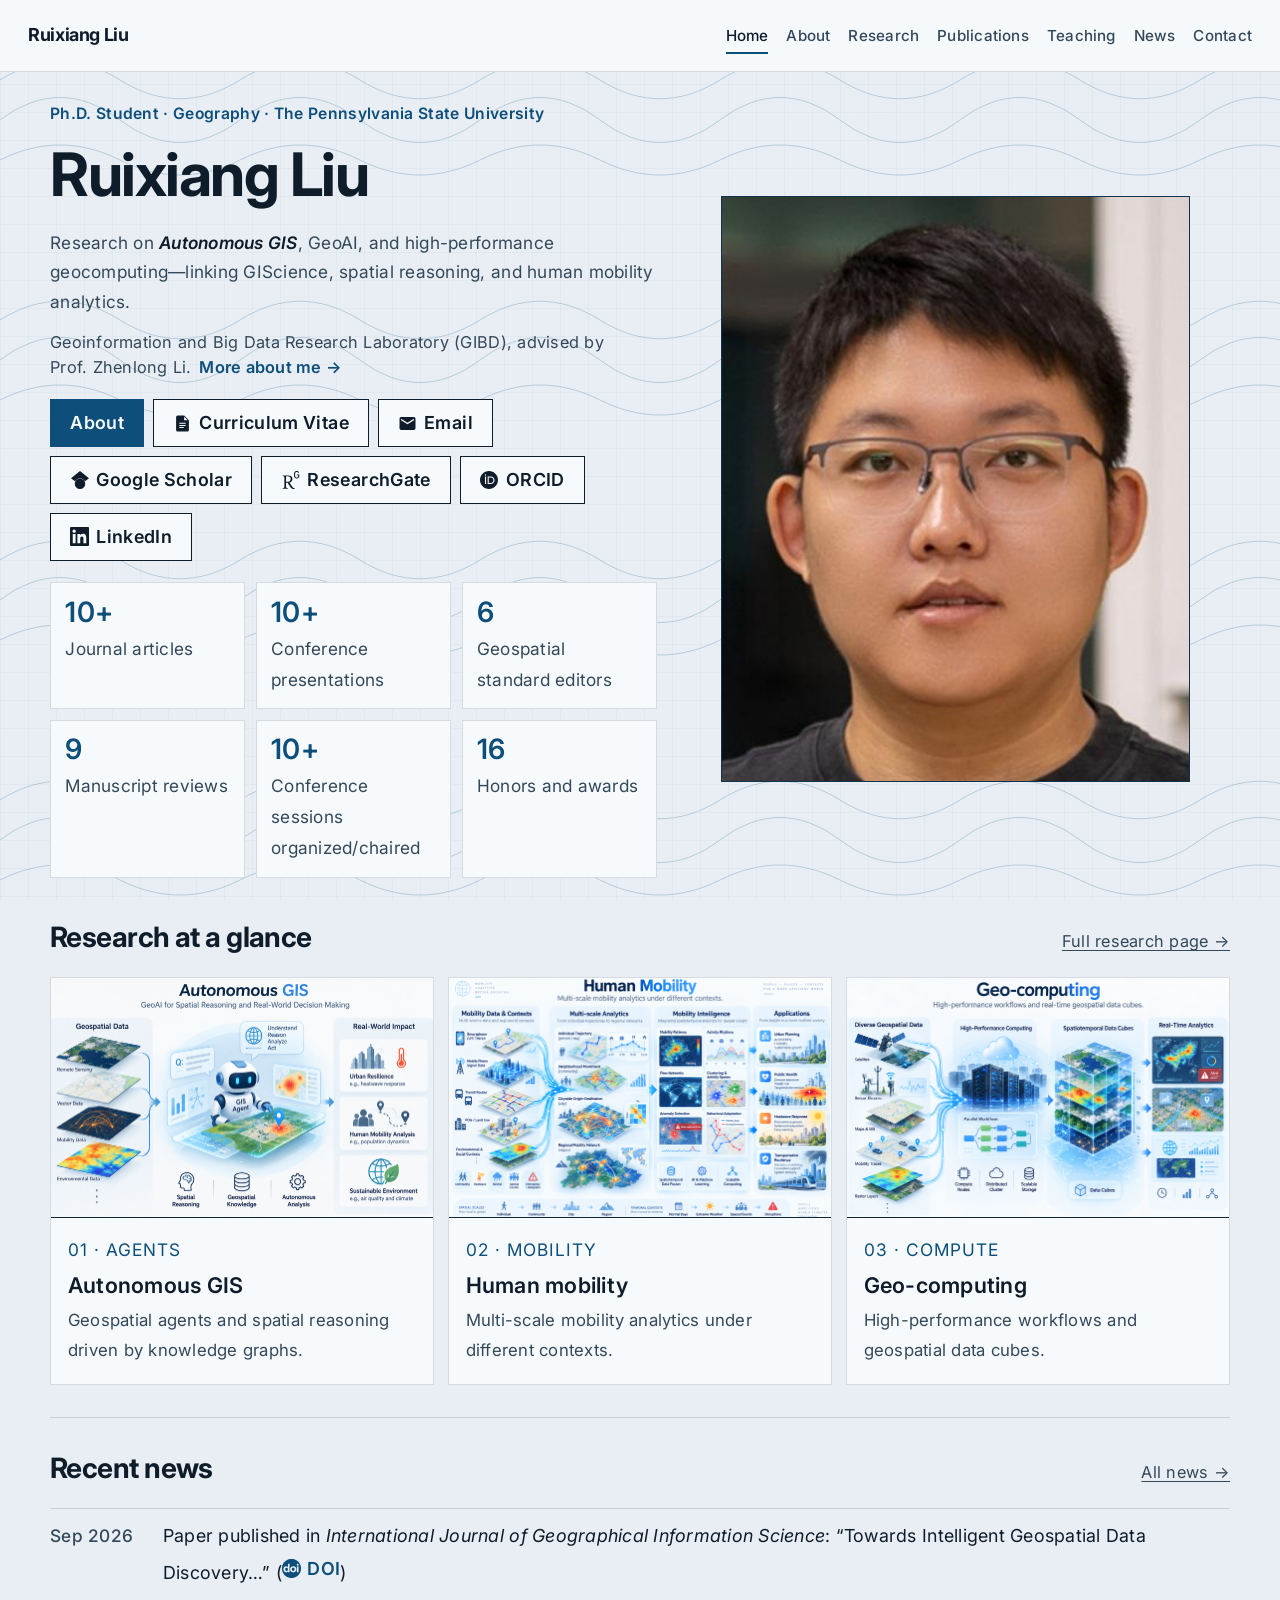
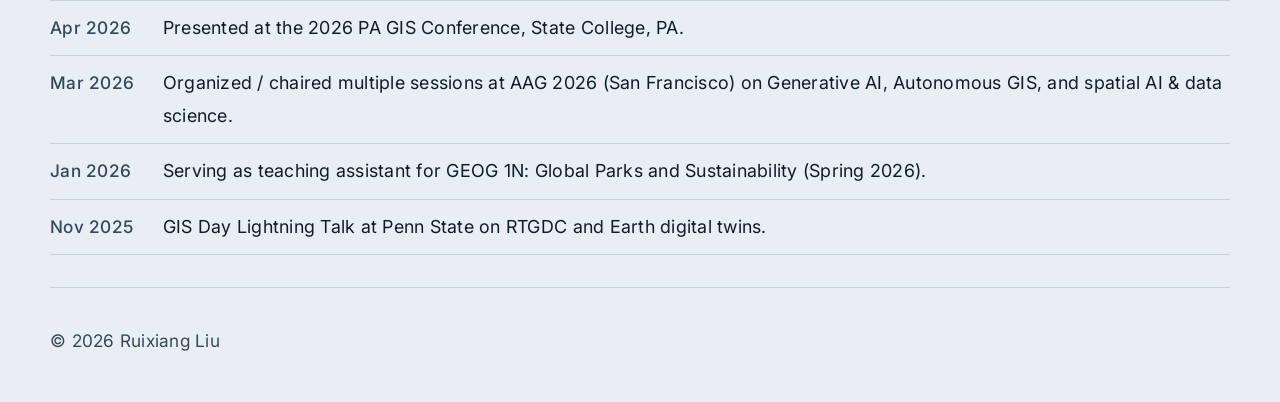
==== index.html @ 12e1f046 "Publish academic homepage for GitHub Pages. Includes profile pages, publications, contact map, and l" ====
<!DOCTYPE html>
<html lang="en"><head>
  <meta charset="UTF-8">
  <meta name="viewport" content="width=device-width, initial-scale=1">
  <meta name="description" content="Ruixiang Liu — Ph.D. student in Geography at Penn State. Research in Autonomous GIS, GeoAI, high-performance geocomputing, and human mobility.">
  <title>Ruixiang Liu · Ph.D. Student</title>
  <link rel="preconnect" href="https://fonts.googleapis.com">
  <link rel="preconnect" href="https://fonts.gstatic.com" crossorigin="">
  <link href="https://fonts.googleapis.com/css2?family=Inter:ital,opsz,wght@0,14..32,400;0,14..32,500;0,14..32,600;0,14..32,700;1,14..32,400;1,14..32,500&amp;display=swap" rel="stylesheet">
  <link rel="stylesheet" href="css/styles.css">
</head>
<body data-page="home">
  <div class="atmosphere" aria-hidden="true"></div>

  <header class="site-header">
    <a class="logo" href="index.html">Ruixiang Liu</a>
    <nav class="nav" aria-label="Primary">
      <a class="is-active" href="index.html">Home</a>
      <a href="about.html">About</a>
      <a href="research.html">Research</a>
      <a href="publications.html">Publications</a>
      <a href="teaching.html">Teaching</a>
      <a href="news.html">News</a>
      <a href="contact.html">Contact</a>
    </nav>
    <button class="nav-toggle" type="button" aria-label="Open menu" aria-expanded="false">
      <span></span><span></span>
    </button>
  </header>

  <main>
    <section class="hero">
      <div class="hero-copy">
        <p class="hero-role">Ph.D. Student · Geography · The Pennsylvania State University</p>
        <h1 class="hero-name">Ruixiang Liu</h1>
        <p class="hero-lede">
          Research on <em>Autonomous GIS</em>, GeoAI, and high-performance geocomputing—linking GIScience, spatial reasoning, and human mobility analytics.
        </p>
        <p class="hero-affiliation">
          Geoinformation and Big Data Research Laboratory (GIBD), advised by Prof. Zhenlong Li.
          <a href="about.html">More about me →</a>
        </p>
        <div class="hero-actions">
          <a class="btn btn-primary" href="about.html">About</a>
          <a class="btn btn-ghost" href="assets/cv.pdf">Curriculum Vitae</a>
          <a class="btn btn-ghost" href="mailto:ruixiangliu@psu.edu">Email</a>
          <a class="btn btn-ghost" href="https://scholar.google.com/citations?user=6Z0lrPoAAAAJ&amp;hl=en" target="_blank" rel="noopener">Google Scholar</a>
          <a class="btn btn-ghost" href="https://www.researchgate.net/profile/Ruixiang-Liu-2" target="_blank" rel="noopener">ResearchGate</a>
          <a class="btn btn-ghost" href="https://orcid.org/0009-0008-3469-5273" target="_blank" rel="noopener">ORCID</a>
          <a class="btn btn-ghost" href="https://www.linkedin.com/in/ruixiang-liu/" target="_blank" rel="noopener">LinkedIn</a>
        </div>
        <div class="hero-stats">
          <div class="hero-stat">
            <strong>10+</strong>
            <span>Journal articles</span>
          </div>
          <div class="hero-stat">
            <strong>10+</strong>
            <span>Conference presentations</span>
          </div>
          <div class="hero-stat">
            <strong>6</strong>
            <span>Geospatial standard editors</span>
          </div>
          <div class="hero-stat">
            <strong>9</strong>
            <span>Manuscript reviews</span>
          </div>
          <div class="hero-stat">
            <strong>10+</strong>
            <span>Conference sessions organized/chaired</span>
          </div>
          <div class="hero-stat">
            <strong>16</strong>
            <span>Honors and awards</span>
          </div>
        </div>
      </div>
      <figure class="hero-visual">
        <a href="about.html" aria-label="About Ruixiang Liu">
          <img src="assets/portrait.jpg" alt="Portrait of Ruixiang Liu" width="480" height="600">
        </a>
      </figure>
    </section>


    <section class="section section-flush">
      <div class="section-head reveal is-visible">
        <h2>Research at a glance</h2>
        <p><a href="research.html">Full research page →</a></p>
      </div>
      <div class="media-grid">
        <a class="media-card reveal is-visible" href="research.html">
          <figure>
            <img src="assets/pics/Autonomous GIS.png" alt="" width="360" height="220">
          </figure>
          <div class="media-body">
            <span class="media-kicker">01 · Agents</span>
            <h3>Autonomous GIS</h3>
            <p>Geospatial agents and spatial reasoning driven by knowledge graphs.</p>
          </div>
        </a>
        <a class="media-card reveal is-visible" href="research.html" draggable="false">
          <figure>
            <img src="assets/pics/Human Mobility.png" alt="" width="360" height="220">
          </figure>
          <div class="media-body">
            <span class="media-kicker">02 · Mobility</span>
            <h3>Human mobility</h3>
            <p>Multi-scale mobility analytics under different contexts.</p>
          </div>
        </a><a class="media-card reveal is-visible" href="research.html">
          <figure>
            <img src="assets/pics/HPGC.png" alt="" width="360" height="220">
          </figure>
          <div class="media-body">
            <span class="media-kicker">03 · Compute</span>
            <h3>Geo-computing</h3>
            <p>High-performance workflows and&nbsp; geospatial data cubes.</p>
          </div>
        </a>
        
      </div>
    </section>

    <section class="section">
      <div class="section-head reveal is-visible">
        <h2>Recent news</h2>
        <p><a href="news.html">All news →</a></p>
      </div>
      <ul class="news-list home-news-list">
        <li class="reveal is-visible">
          <time datetime="2026-09">Sep 2026</time>
          <p>
            Paper published in <em>International Journal of Geographical Information Science</em>:
            “Towards Intelligent Geospatial Data Discovery…”
            (<a href="https://doi.org/10.1080/13658816.2026.2724505" target="_blank" rel="noopener">DOI</a>)
          </p>
        </li>
        <li class="reveal is-visible">
          <time datetime="2026-04">Apr 2026</time>
          <p>Presented at the 2026 PA GIS Conference, State College, PA.</p>
        </li>
        <li class="reveal is-visible">
          <time datetime="2026-03">Mar 2026</time>
          <p>
            Organized / chaired multiple sessions at AAG 2026 (San Francisco) on Generative AI,
            Autonomous GIS, and spatial AI &amp; data science.
          </p>
        </li>
        <li class="reveal is-visible">
          <time datetime="2026-01">Jan 2026</time>
          <p>
            Serving as teaching assistant for GEOG 1N: Global Parks and Sustainability (Spring 2026).
          </p>
        </li>
        <li class="reveal is-visible">
          <time datetime="2025-11">Nov 2025</time>
          <p>GIS Day Lightning Talk at Penn State on RTGDC and Earth digital twins.</p>
        </li>
      </ul>
    </section>

  </main>

  <footer class="site-footer">
    <p>© <span id="year">2026</span> Ruixiang Liu</p>
  </footer>

  <script src="js/main.js"></script>
  <script src="js/editor.js"></script>
</body></html>
---- css/styles.css ----
:root {
  --bg: #e8eef4;
  --bg-soft: #dce5ee;
  --ink: #0f1c2a;
  --ink-muted: #334859;
  --line: rgba(15, 28, 42, 0.14);
  --accent: #0d4f7a;
  --accent-2: #1a6b9a;
  --accent-soft: rgba(13, 79, 122, 0.1);
  --panel: #f7fafc;
  --panel-dark: #10283d;
  --radius: 0;
  --max: 1180px;
  --header-h: 4.5rem;
  --font-display: "Inter", "Segoe UI", sans-serif;
  --font-body: "Inter", "Segoe UI", sans-serif;
  --font-mono: "Inter", "Segoe UI", sans-serif;
  --ease: cubic-bezier(0.22, 1, 0.36, 1);
}

*,
*::before,
*::after {
  box-sizing: border-box;
}

html {
  scroll-behavior: smooth;
}

body {
  margin: 0;
  color: var(--ink);
  background: var(--bg);
  font-family: var(--font-body);
  font-weight: 400;
  font-size: clamp(1rem, 0.2vw + 0.96rem, 1.0625rem);
  line-height: 1.8;
  letter-spacing: 0.015em;
  -webkit-font-smoothing: antialiased;
  text-rendering: optimizeLegibility;
}

img {
  display: block;
  max-width: 100%;
  height: auto;
}

a {
  color: inherit;
  text-decoration-thickness: 1px;
  text-underline-offset: 0.16em;
  transition: color 0.2s var(--ease);
}

a:hover {
  color: var(--accent);
}

::selection {
  background: var(--accent-soft);
  color: var(--ink);
}

.atmosphere {
  position: fixed;
  inset: 0;
  z-index: -1;
  pointer-events: none;
  background:
    linear-gradient(180deg, rgba(232, 238, 244, 0.92), rgba(232, 238, 244, 0.96)),
    radial-gradient(ellipse 80% 50% at 100% 0%, rgba(13, 79, 122, 0.12), transparent 55%),
    radial-gradient(ellipse 60% 40% at 0% 100%, rgba(26, 107, 154, 0.08), transparent 50%),
    #e8eef4;
}

.atmosphere::before {
  content: "";
  position: absolute;
  inset: 0;
  opacity: 0.55;
  background-image:
    linear-gradient(rgba(13, 79, 122, 0.06) 1px, transparent 1px),
    linear-gradient(90deg, rgba(13, 79, 122, 0.06) 1px, transparent 1px);
  background-size: 28px 28px;
}

.atmosphere::after {
  content: "";
  position: absolute;
  inset: 0;
  opacity: 0.22;
  background-image: url("data:image/svg+xml,%3Csvg xmlns='http://www.w3.org/2000/svg' width='240' height='240'%3E%3Cpath d='M0 120c40-30 80-30 120 0s80 30 120 0M0 160c40-20 80-20 120 0s80 20 120 0M0 80c40-25 80-25 120 0s80 25 120 0' fill='none' stroke='%230d4f7a' stroke-width='1'/%3E%3C/svg%3E");
  background-size: 240px 240px;
}

.site-header {
  position: sticky;
  top: 0;
  z-index: 50;
  display: flex;
  align-items: center;
  justify-content: space-between;
  gap: 1rem;
  height: var(--header-h);
  padding: 0 clamp(1rem, 3vw, 1.75rem);
  background: rgba(247, 250, 252, 0.92);
  border-bottom: 1px solid var(--line);
  backdrop-filter: blur(10px);
}

.site-header.is-scrolled {
  box-shadow: 0 1px 0 rgba(13, 79, 122, 0.08);
}

.logo {
  font-family: var(--font-display);
  font-size: clamp(1.05rem, 1.4vw, 1.2rem);
  font-weight: 700;
  letter-spacing: -0.02em;
  text-decoration: none;
  white-space: nowrap;
}

.nav {
  display: flex;
  flex-wrap: wrap;
  justify-content: flex-end;
  gap: clamp(0.7rem, 1.4vw, 1.15rem);
}

.nav a {
  position: relative;
  font-size: 0.95rem;
  font-weight: 500;
  letter-spacing: 0.015em;
  text-decoration: none;
  color: var(--ink-muted);
}

.nav a::after {
  content: "";
  position: absolute;
  left: 0;
  bottom: -0.28rem;
  width: 100%;
  height: 1.5px;
  background: var(--accent);
  transform: scaleX(0);
  transform-origin: left;
  transition: transform 0.28s var(--ease);
}

.nav a:hover,
.nav a.is-active {
  color: var(--ink);
}

.nav a:hover::after,
.nav a.is-active::after {
  transform: scaleX(1);
}

.nav-toggle {
  display: none;
  width: 2.4rem;
  height: 2.4rem;
  padding: 0;
  border: 0;
  background: transparent;
  cursor: pointer;
}

.nav-toggle span {
  display: block;
  width: 1.15rem;
  height: 1.5px;
  margin: 0.32rem auto;
  background: var(--ink);
  transition: transform 0.3s var(--ease), opacity 0.3s var(--ease);
}

.nav-toggle[aria-expanded="true"] span:first-child {
  transform: translateY(4.5px) rotate(45deg);
}

.nav-toggle[aria-expanded="true"] span:last-child {
  transform: translateY(-4.5px) rotate(-45deg);
}

main {
  width: min(100% - 2rem, var(--max));
  margin: 0 auto;
}

.hero {
  display: grid;
  grid-template-columns: 1.05fr 0.95fr;
  gap: 1.5rem;
  align-items: center;
  min-height: calc(100svh - var(--header-h) - 2rem);
  padding: 1.75rem 0 1.5rem;
}

.hero-wide {
  grid-template-columns: 1fr;
  align-items: stretch;
  min-height: auto;
  padding: 2.25rem 0 1.75rem;
}

.hero-wide .hero-copy {
  width: 100%;
  max-width: none;
}

.hero-wide .hero-name {
  max-width: none;
}

.hero-wide .hero-lede {
  max-width: 52rem;
}

.hero-wide .hero-stats {
  grid-template-columns: repeat(3, minmax(0, 1fr));
  gap: 0.9rem;
  margin-top: 2rem;
}

.hero-wide .hero-stat {
  min-height: 100%;
  padding: 1.1rem 1rem;
}

.hero-wide .hero-stat strong {
  font-size: clamp(1.55rem, 2.2vw, 1.95rem);
  letter-spacing: -0.02em;
}

.hero-wide .hero-stat span {
  margin-top: 0.45rem;
  font-size: 0.95rem;
  line-height: 1.45;
  font-weight: 500;
}

.hero-copy {
  min-width: 0;
}

.hero-role {
  margin: 0 0 0.65rem;
  font-size: 0.98rem;
  font-weight: 600;
  letter-spacing: 0.02em;
  color: var(--accent);
}

.hero-affiliation {
  margin: 0.85rem 0 0;
  max-width: 36rem;
  font-size: 1.02rem;
  line-height: 1.55;
  color: var(--ink-muted);
}

.hero-affiliation a {
  display: inline-block;
  margin-left: 0.15rem;
  font-weight: 600;
  color: var(--accent);
  text-decoration: none;
}

.hero-affiliation a:hover {
  text-decoration: underline;
}

.hero-visual {
  position: relative;
  border: 1px solid rgba(13, 79, 122, 0.28);
  background: var(--panel-dark);
  overflow: hidden;
}

.hero-visual a {
  display: block;
  color: inherit;
  text-decoration: none;
}

.hero-visual img {
  width: 100%;
  height: auto;
  aspect-ratio: 4 / 5;
  object-fit: cover;
  object-position: center top;
  transition: transform 0.45s var(--ease);
}

.hero-visual a:hover img {
  transform: scale(1.03);
}

.hero-visual .visual-caption {
  position: absolute;
  left: 0;
  right: 0;
  bottom: 0;
  display: flex;
  justify-content: space-between;
  gap: 0.75rem;
  padding: 0.7rem 0.9rem;
  background: rgba(11, 31, 51, 0.88);
  color: #9fd0ea;
  font-family: var(--font-mono);
  font-size: 1.08rem;
  letter-spacing: 0.04em;
}

.hero-eyebrow,
.page-hero .hero-eyebrow {
  margin: 0 0 0.85rem;
  font-family: var(--font-body);
  font-size: 0.95rem;
  font-weight: 600;
  letter-spacing: 0.08em;
  text-transform: uppercase;
  color: var(--accent);
}

.hero-name {
  margin: 0;
  font-family: var(--font-display);
  font-size: clamp(2.5rem, 5.5vw, 3.75rem);
  font-weight: 700;
  line-height: 1.18;
  letter-spacing: -0.025em;
}

.hero-lede {
  margin: 1.15rem 0 0;
  max-width: 40rem;
  font-size: clamp(1.08rem, 1.2vw, 1.2rem);
  font-weight: 400;
  line-height: 1.7;
  color: var(--ink-muted);
}

.hero-lede em {
  font-family: var(--font-display);
  font-style: italic;
  font-weight: 600;
  color: var(--ink);
}

.hero-actions {
  display: flex;
  flex-wrap: wrap;
  gap: 0.55rem;
  margin-top: 1.2rem;
}

.hero-stats {
  display: grid;
  grid-template-columns: repeat(3, 1fr);
  gap: 0.65rem;
  margin-top: 1.35rem;
}

.hero-stat {
  padding: 0.85rem 0.9rem;
  background: var(--panel);
  border: 1px solid var(--line);
}

.hero-stat strong {
  display: block;
  font-family: var(--font-display);
  font-size: 1.75rem;
  font-weight: 600;
  line-height: 1.1;
  color: var(--accent);
}

.hero-stat span {
  display: block;
  margin-top: 0.3rem;
  font-size: 1.08rem;
  color: var(--ink-muted);
}

.btn {
  display: inline-flex;
  align-items: center;
  justify-content: center;
  gap: 0.45rem;
  min-height: 3rem;
  padding: 0 1.2rem;
  border: 1px solid var(--ink);
  border-radius: var(--radius);
  font-size: 1.12rem;
  font-weight: 600;
  letter-spacing: 0.02em;
  text-decoration: none;
  transition: background 0.2s var(--ease), color 0.2s var(--ease), border-color 0.2s var(--ease);
}

.btn-primary {
  background: var(--accent);
  border-color: var(--accent);
  color: #f7fafc;
}

.btn-primary:hover {
  background: var(--accent-2);
  border-color: var(--accent-2);
  color: #f7fafc;
}

.btn-ghost {
  background: var(--panel);
  color: var(--ink);
}

.btn-ghost:hover {
  border-color: var(--accent);
  color: var(--accent);
}

.page-hero {
  display: block;
  padding: 1.5rem 0 1.15rem;
  border-bottom: 1px solid var(--line);
}

.page-hero-copy h1 {
  margin: 0;
  font-family: var(--font-display);
  font-size: clamp(2.35rem, 5vw, 3.25rem);
  font-weight: 700;
  letter-spacing: -0.03em;
  line-height: 1.15;
}

.page-lede {
  margin: 0.85rem 0 0;
  max-width: 42rem;
  font-size: 1.08rem;
  line-height: 1.7;
  color: var(--ink-muted);
}

.page-lede a {
  color: var(--accent);
}

.page-hero-visual {
  display: none;
}

.page-more {
  margin: 0.85rem 0 0;
}

.page-more a {
  font-size: 1.05rem;
  font-weight: 600;
  color: var(--accent);
  text-decoration: none;
}

.page-more a:hover {
  text-decoration: underline;
}

.section {
  padding: 2rem 0;
  border-top: 1px solid var(--line);
}

.section-flush {
  border-top: 0;
  padding-top: 1.1rem;
}

.section-head {
  display: flex;
  flex-wrap: wrap;
  align-items: baseline;
  justify-content: space-between;
  gap: 0.65rem 1rem;
  margin-bottom: 1.35rem;
}

.section-head h2 {
  margin: 0;
  font-family: var(--font-display);
  font-size: clamp(1.4rem, 2.4vw, 1.75rem);
  font-weight: 700;
  letter-spacing: -0.02em;
  line-height: 1.3;
}

.section-head p {
  margin: 0;
  max-width: 36rem;
  font-size: 1.02rem;
  line-height: 1.65;
  color: var(--ink-muted);
}

.media-grid {
  display: grid;
  grid-template-columns: repeat(3, 1fr);
  gap: 0.85rem;
}

.media-card {
  display: flex;
  flex-direction: column;
  background: var(--panel);
  border: 1px solid var(--line);
  text-decoration: none;
  color: inherit;
  transition: border-color 0.2s var(--ease), transform 0.2s var(--ease);
}

.media-card:hover {
  border-color: var(--accent);
  color: inherit;
  transform: translateY(-1px);
}

.media-card figure {
  margin: 0;
  background: var(--panel-dark);
  border-bottom: 1px solid var(--line);
}

.media-card img {
  width: 100%;
  aspect-ratio: 16 / 10;
  object-fit: cover;
}

.media-card .media-body {
  display: flex;
  flex-direction: column;
  gap: 0.4rem;
  padding: 1rem 1.05rem 1.15rem;
  flex: 1;
}

.media-card .media-kicker {
  font-family: var(--font-mono);
  font-size: 1.08rem;
  letter-spacing: 0.06em;
  text-transform: uppercase;
  color: var(--accent);
}

.media-card h3 {
  margin: 0;
  font-family: var(--font-display);
  font-size: 1.35rem;
  font-weight: 600;
  line-height: 1.25;
}

.media-card p {
  margin: 0;
  font-size: 1.05rem;
  color: var(--ink-muted);
}

.about-grid {
  display: grid;
  grid-template-columns: minmax(0, 0.78fr) minmax(0, 1.22fr);
  gap: 1.15rem;
  align-items: start;
}

.about-photo {
  position: relative;
  overflow: hidden;
  aspect-ratio: 4 / 5;
  border: 1px solid var(--line);
  background: var(--bg-soft);
}

.about-photo img {
  width: 100%;
  height: 100%;
  object-fit: cover;
  filter: grayscale(0.08) contrast(1.04);
}

.about-side {
  display: grid;
  gap: 0.75rem;
}

.about-side .mini-panel {
  border: 1px solid var(--line);
  background: var(--panel);
  padding: 0.75rem;
}

.about-side .mini-panel img {
  width: 100%;
  aspect-ratio: 16 / 10;
  object-fit: cover;
  margin-bottom: 0.55rem;
  border: 1px solid var(--line);
}

.about-side .mini-panel h3 {
  margin: 0 0 0.25rem;
  font-family: var(--font-display);
  font-size: 1.20rem;
  font-weight: 600;
}

.about-side .mini-panel p {
  margin: 0;
  font-size: 1.08rem;
  color: var(--ink-muted);
}

.about-copy p {
  margin: 0 0 0.85rem;
  max-width: 44rem;
  font-size: 1.15rem;
}

.about-copy a {
  color: var(--accent);
}

.meta-list {
  display: grid;
  gap: 0.55rem;
  margin: 1rem 0 0;
  padding-top: 0.85rem;
  border-top: 1px solid var(--line);
}

.meta-list div {
  display: grid;
  grid-template-columns: 9.75rem 1fr;
  gap: 0.85rem;
  align-items: baseline;
}

.meta-list dt {
  margin: 0;
  font-family: var(--font-mono);
  font-size: 0.98rem;
  font-weight: 600;
  letter-spacing: 0.04em;
  text-transform: uppercase;
  color: var(--ink-muted);
  white-space: nowrap;
}

.meta-list dd {
  margin: 0;
  font-size: 1.10rem;
}

.theme-list {
  display: grid;
  gap: 0.85rem;
}

.theme-item {
  display: grid;
  grid-template-columns: minmax(0, 0.85fr) minmax(0, 1.15fr);
  gap: 0.9rem;
  align-items: stretch;
  padding: 0.75rem;
  background: var(--panel);
  border: 1px solid var(--line);
}

.theme-item figure {
  margin: 0;
  background: var(--panel-dark);
  border: 1px solid rgba(13, 79, 122, 0.2);
}

.theme-item img {
  width: 100%;
  height: 100%;
  min-height: 150px;
  object-fit: cover;
}

.theme-item .theme-copy {
  display: flex;
  flex-direction: column;
  justify-content: center;
  gap: 0.35rem;
  padding: 0.15rem 0.2rem;
}

.theme-item .theme-index {
  font-family: var(--font-mono);
  font-size: 1.08rem;
  letter-spacing: 0.08em;
  color: var(--accent);
}

.theme-item h3 {
  margin: 0;
  font-family: var(--font-display);
  font-size: clamp(1.40rem, 2.2vw, 1.75rem);
  font-weight: 600;
}

.theme-item p {
  margin: 0;
  font-size: 1.12rem;
  color: var(--ink-muted);
}

.interest-list,
.pub-list,
.news-list,
.edu-list,
.award-list,
.plain-list {
  list-style: none;
  margin: 0;
  padding: 0;
}

.pub {
  display: grid;
  grid-template-columns: 3.6rem 1fr;
  gap: 0.85rem;
  padding: 0.85rem 0;
  border-top: 1px solid var(--line);
}

.pub:last-child {
  border-bottom: 1px solid var(--line);
}

.pub-year {
  font-family: var(--font-mono);
  font-size: 1.05rem;
  font-weight: 500;
  color: var(--accent);
  padding-top: 0.2rem;
}

.pub-body h3 {
  margin: 0;
  font-family: var(--font-display);
  font-size: 1.28rem;
  font-weight: 600;
  line-height: 1.35;
}

.pub-body h3 a {
  text-decoration: none;
}

.pub-body h3 a:hover {
  text-decoration: underline;
}

.pub-authors,
.pub-venue {
  margin: 0.35rem 0 0;
  font-size: 1.05rem;
  color: var(--ink-muted);
}

.pub-links {
  display: flex;
  flex-wrap: wrap;
  gap: 0.85rem;
  margin-top: 0.55rem;
}

.pub-links a {
  display: inline-flex;
  align-items: center;
  gap: 0.35rem;
  font-family: var(--font-mono);
  font-size: 1.08rem;
  font-weight: 500;
  letter-spacing: 0.04em;
  text-transform: uppercase;
  text-decoration: none;
  color: var(--accent);
}

.pub-links a:hover {
  text-decoration: underline;
}

.featured-pubs {
  display: grid;
  grid-template-columns: 1fr 1fr;
  gap: 0.85rem;
  margin-bottom: 1rem;
}

.featured-pub {
  display: grid;
  grid-template-rows: auto 1fr;
  border: 1px solid var(--line);
  background: var(--panel);
}

.featured-pub figure {
  margin: 0;
  background: var(--panel-dark);
}

.featured-pub img {
  width: 100%;
  aspect-ratio: 2 / 1;
  object-fit: cover;
}

.featured-pub .featured-body {
  padding: 0.8rem 0.85rem 0.95rem;
}

.featured-pub .media-kicker {
  font-family: var(--font-mono);
  font-size: 1.08rem;
  letter-spacing: 0.06em;
  text-transform: uppercase;
  color: var(--accent);
}

.featured-pub h3 {
  margin: 0.4rem 0 0;
  font-family: var(--font-display);
  font-size: 1.30rem;
  font-weight: 600;
  line-height: 1.3;
}

.featured-pub p {
  margin: 0.45rem 0 0;
  font-size: 1.05rem;
  color: var(--ink-muted);
}

.news-list li {
  display: grid;
  grid-template-columns: 6.2rem 1fr;
  gap: 0.85rem;
  padding: 0.7rem 0;
  border-top: 1px solid var(--line);
}

.news-list li:last-child {
  border-bottom: 1px solid var(--line);
}

.news-list time {
  font-family: var(--font-mono);
  font-size: 1.08rem;
  font-weight: 500;
  color: var(--ink-muted);
}

.news-list p {
  margin: 0;
  font-size: 1.12rem;
}

.news-visual-row {
  display: grid;
  grid-template-columns: 1.1fr 0.9fr;
  gap: 0.85rem;
  margin-bottom: 1rem;
}

.news-feature {
  display: grid;
  grid-template-columns: 0.9fr 1.1fr;
  gap: 0;
  border: 1px solid var(--line);
  background: var(--panel);
  overflow: hidden;
}

.news-feature figure {
  margin: 0;
  background: var(--panel-dark);
}

.news-feature img {
  width: 100%;
  height: 100%;
  min-height: 160px;
  object-fit: cover;
}

.news-feature .featured-body {
  padding: 0.9rem 1rem;
  display: flex;
  flex-direction: column;
  justify-content: center;
}

.edu-list li,
.award-list li {
  display: flex;
  justify-content: space-between;
  gap: 1rem;
  align-items: baseline;
  padding: 0.7rem 0;
  border-top: 1px solid var(--line);
}

.edu-list li:last-child,
.award-list li:last-child,
.plain-list li:last-child {
  border-bottom: 1px solid var(--line);
}

.edu-list h3 {
  margin: 0 0 0.2rem;
  font-family: var(--font-display);
  font-size: 1.28rem;
  font-weight: 600;
}

.edu-list p,
.award-list p {
  margin: 0;
  font-size: 1.08rem;
  color: var(--ink-muted);
}

.edu-list span,
.award-list span {
  flex-shrink: 0;
  font-family: var(--font-mono);
  font-size: 1.08rem;
  color: var(--ink-muted);
}

.award-list li {
  display: grid;
  grid-template-columns: 3.5rem 1fr;
  gap: 0.85rem;
}

.award-list span {
  color: var(--accent);
}

.plain-list li {
  padding: 0.7rem 0;
  border-top: 1px solid var(--line);
  font-size: 1.10rem;
}

.standards-list a {
  color: var(--accent);
  margin-left: 0.3rem;
}

.tag-list {
  display: flex;
  flex-wrap: wrap;
  gap: 0.45rem;
  list-style: none;
  margin: 0;
  padding: 0;
}

.tag-list li {
  padding: 0.5rem 0.8rem;
  border: 1px solid var(--line);
  background: var(--panel);
  font-size: 1.05rem;
  font-weight: 500;
  color: var(--ink-muted);
}

.contact-row {
  display: grid;
  grid-template-columns: repeat(3, 1fr);
  gap: 1px;
  background: var(--line);
  border: 1px solid var(--line);
}

.contact-row-wide {
  grid-template-columns: repeat(3, 1fr);
}

.contact-item {
  display: flex;
  flex-direction: column;
  justify-content: center;
  gap: 0.45rem;
  min-height: 5.25rem;
  padding: 0.95rem 1rem;
  background: var(--panel);
  text-decoration: none;
  transition: background 0.2s var(--ease);
}

.contact-item:hover {
  background: var(--accent-soft);
  color: inherit;
}

.contact-label {
  display: inline-flex;
  align-items: center;
  gap: 0.5rem;
  font-family: var(--font-mono);
  font-size: 0.95rem;
  font-weight: 500;
  letter-spacing: 0.06em;
  text-transform: uppercase;
  color: var(--ink-muted);
  line-height: 1.3;
}

.contact-value {
  display: block;
  margin: 0;
  font-size: 1.08rem;
  font-weight: 600;
  line-height: 1.35;
  word-break: break-word;
}

.contact-office-head {
  margin-top: 1.35rem;
  margin-bottom: 0.65rem;
}

.office-block {
  margin: 0;
  font-style: normal;
  line-height: 1.7;
  color: var(--ink-muted);
  font-size: 1.15rem;
}

.contact-layout {
  display: grid;
  grid-template-columns: 1.1fr 0.9fr;
  gap: 0.9rem;
  align-items: start;
}

.map-panel {
  display: grid;
  gap: 0.75rem;
}

.office-map,
.visitor-map {
  border: 1px solid var(--line);
  background: var(--panel);
  overflow: hidden;
}

.office-map iframe {
  display: block;
  width: 100%;
  aspect-ratio: 4 / 3;
  min-height: 220px;
  height: auto;
  border: 0;
  background: #dce5ee;
}

.office-map .map-meta,
.visitor-map-head {
  display: flex;
  flex-wrap: wrap;
  justify-content: space-between;
  gap: 0.35rem 0.85rem;
  padding: 0.75rem 0.9rem;
  background: rgba(11, 31, 51, 0.95);
  color: #9fd0ea;
  font-family: var(--font-mono);
  font-size: 0.95rem;
  letter-spacing: 0.04em;
}

.visitor-map-head {
  flex-direction: column;
  align-items: flex-start;
  gap: 0.2rem;
}

.visitor-map-head h2 {
  margin: 0;
  font-family: var(--font-body);
  font-size: 1.05rem;
  font-weight: 700;
  letter-spacing: 0;
  color: #e8f1f8;
}

.visitor-map-head p {
  margin: 0;
  color: #9fd0ea;
  font-size: 0.92rem;
}

.visitor-map-mount {
  min-height: 180px;
  padding: 0.75rem;
  background: #f7fafc;
}

.visitor-map-mount #mapmyvisitors-widget,
.visitor-map-mount .mapmyvisitors-map-container,
.visitor-map-mount a,
.visitor-map-mount img {
  display: block;
  width: 100% !important;
  max-width: 100%;
  height: auto !important;
  margin: 0 auto;
}

.visitor-map-fallback {
  display: grid;
  gap: 0.65rem;
  color: var(--ink-muted);
  font-size: 1.02rem;
  line-height: 1.55;
}

.visitor-map-fallback strong {
  color: var(--ink);
}

.visitor-map-fallback ol {
  margin: 0;
  padding-left: 1.2rem;
}

.visitor-map-fallback li + li {
  margin-top: 0.35rem;
}

.visitor-map-fallback code {
  font-family: var(--font-mono);
  font-size: 0.92em;
}

.teaching-grid {
  display: grid;
  grid-template-columns: repeat(3, 1fr);
  gap: 0.9rem;
}

.teaching-card {
  padding: 1.15rem 1.1rem;
  border: 1px solid var(--line);
  background: var(--panel);
  position: relative;
}

.teaching-card h3 {
  margin: 0 0 0.55rem;
  font-size: 1.12rem;
  font-weight: 700;
  letter-spacing: -0.015em;
}

.teaching-card p {
  margin: 0;
  font-size: 1.02rem;
  line-height: 1.65;
  color: var(--ink-muted);
}

.profile-links {
  display: flex;
  flex-wrap: wrap;
  gap: 0.65rem 1.1rem;
  margin: 1rem 0 0;
}

.profile-links a,
.page-more a[href*="://"],
.page-more a[href^="mailto:"],
.page-more a[href$=".pdf"],
.site-footer a[href*="://"],
.site-footer a[href^="mailto:"],
.meta-list a[href^="mailto:"],
.news-list a[href*="arxiv.org"],
.news-list a[href*="doi.org"] {
  display: inline-flex;
  align-items: center;
  gap: 0.4rem;
  text-decoration: none;
  font-weight: 600;
  color: var(--accent);
}

.profile-links a:hover,
.page-more a[href*="://"]:hover,
.page-more a[href^="mailto:"]:hover,
.page-more a[href$=".pdf"]:hover,
.site-footer a[href*="://"]:hover {
  text-decoration: underline;
}

/* Brand / service icons for outbound profile & paper links */
.profile-links a[href*="scholar.google"]::before,
.profile-links a[href*="researchgate.net"]::before,
.profile-links a[href*="orcid.org"]::before,
.pub-links a[href*="arxiv.org"]::before,
.pub-links a[href*="doi.org"]::before,
.pub-links a[href*="scholar.google"]::before,
.hero-actions a[href*="scholar.google"]::before,
.hero-actions a[href*="researchgate.net"]::before,
.hero-actions a[href*="orcid.org"]::before,
.hero-actions a[href*="linkedin.com"]::before,
.hero-actions a[href^="mailto:"]::before,
.hero-actions a[href$=".pdf"]::before,
.contact-item[href*="scholar.google"] .contact-label::before,
.contact-item[href*="researchgate.net"] .contact-label::before,
.contact-item[href*="orcid.org"] .contact-label::before,
.contact-item[href*="linkedin.com"] .contact-label::before,
.contact-item[href^="mailto:"] .contact-label::before,
.contact-item[href*="geog.psu.edu"] .contact-label::before,
.contact-item[href*="giscience.psu.edu"] .contact-label::before,
.contact-item[href$=".pdf"] .contact-label::before,
.page-more a[href^="mailto:"]::before,
.page-more a[href$=".pdf"]::before,
.site-footer a[href*="scholar.google"]::before,
.site-footer a[href*="researchgate.net"]::before,
.site-footer a[href*="orcid.org"]::before,
.meta-list a[href^="mailto:"]::before,
.news-list a[href*="arxiv.org"]::before,
.news-list a[href*="doi.org"]::before {
  content: "";
  display: inline-block;
  flex: 0 0 auto;
  width: 1.05em;
  height: 1.05em;
  background-color: currentColor;
  -webkit-mask: var(--link-icon) center / contain no-repeat;
  mask: var(--link-icon) center / contain no-repeat;
}

.contact-item .contact-label::before {
  width: 1.05rem;
  height: 1.05rem;
}

.btn::before {
  width: 1.05em;
  height: 1.05em;
}

.profile-links a[href*="scholar.google"],
.hero-actions a[href*="scholar.google"],
.contact-item[href*="scholar.google"],
.site-footer a[href*="scholar.google"],
.pub-links a[href*="scholar.google"] {
  --link-icon: url("../assets/icons/scholar.svg");
}

.profile-links a[href*="researchgate.net"],
.hero-actions a[href*="researchgate.net"],
.contact-item[href*="researchgate.net"],
.site-footer a[href*="researchgate.net"] {
  --link-icon: url("../assets/icons/researchgate.svg");
}

.profile-links a[href*="orcid.org"],
.hero-actions a[href*="orcid.org"],
.contact-item[href*="orcid.org"],
.site-footer a[href*="orcid.org"] {
  --link-icon: url("../assets/icons/orcid.svg");
}

.pub-links a[href*="arxiv.org"],
.news-list a[href*="arxiv.org"] {
  --link-icon: url("../assets/icons/arxiv.svg");
}

.pub-links a[href*="doi.org"],
.news-list a[href*="doi.org"] {
  --link-icon: url("../assets/icons/doi.svg");
}

.contact-item[href*="linkedin.com"],
.hero-actions a[href*="linkedin.com"] {
  --link-icon: url("../assets/icons/linkedin.svg");
}

.hero-actions a[href^="mailto:"],
.contact-item[href^="mailto:"],
.page-more a[href^="mailto:"],
.meta-list a[href^="mailto:"] {
  --link-icon: url("../assets/icons/email.svg");
}

.hero-actions a[href$=".pdf"],
.page-more a[href$=".pdf"],
.contact-item[href$=".pdf"] {
  --link-icon: url("../assets/icons/pdf.svg");
}

.contact-item[href*="geog.psu.edu"],
.contact-item[href*="giscience.psu.edu"] {
  --link-icon: url("../assets/icons/location.svg");
}

.site-footer {
  width: min(100% - 2rem, var(--max));
  margin: 0 auto;
  display: flex;
  justify-content: flex-start;
  gap: 1rem;
  align-items: center;
  padding: 1.2rem 0 1.8rem;
  border-top: 1px solid var(--line);
  font-size: 1.08rem;
  color: var(--ink-muted);
}

.edit-toolbar {
  position: fixed;
  right: 1rem;
  bottom: 1rem;
  z-index: 1000;
  width: min(100% - 2rem, 24rem);
  padding: 0.85rem 0.95rem;
  background: rgba(15, 28, 42, 0.94);
  color: #e8f1f8;
  border: 1px solid rgba(158, 208, 234, 0.35);
  box-shadow: 0 10px 30px rgba(15, 28, 42, 0.25);
  font-family: var(--font-body);
}

.edit-toolbar-main {
  display: flex;
  flex-wrap: wrap;
  gap: 0.45rem;
  align-items: center;
}

.edit-toolbar-title {
  margin-right: 0.25rem;
  font-family: var(--font-display);
  font-size: 1.05rem;
  font-weight: 600;
}

.edit-toolbar button {
  min-height: 2.1rem;
  padding: 0 0.7rem;
  border: 1px solid rgba(232, 241, 248, 0.35);
  background: transparent;
  color: #e8f1f8;
  font: inherit;
  font-size: 1.08rem;
  font-weight: 500;
  cursor: pointer;
}

.edit-toolbar button:hover {
  background: rgba(158, 208, 234, 0.16);
}

.edit-toolbar.is-editing button[data-action="toggle"] {
  background: #1a6b9a;
  border-color: #1a6b9a;
}

.edit-toolbar-hint {
  margin: 0.55rem 0 0;
  font-size: 1.08rem;
  line-height: 1.45;
  color: rgba(232, 241, 248, 0.78);
}

body.site-editing .is-site-editing {
  outline: 2px dashed rgba(13, 79, 122, 0.45);
  outline-offset: 6px;
}

body.site-editing main.is-site-editing :is(h1, h2, h3, p, span, strong, em, time, a, li, dd, dt, figcaption, address):hover {
  outline: 1px solid rgba(26, 107, 154, 0.55);
  outline-offset: 2px;
  cursor: text;
}

body.site-editing .logo.is-site-editing,
body.site-editing .site-footer.is-site-editing {
  outline-offset: 2px;
}

body.site-editing main.is-site-editing img {
  cursor: pointer;
  outline: 2px solid transparent;
}

body.site-editing main.is-site-editing img:hover {
  outline-color: #1a6b9a;
}

.edit-item-actions {
  position: absolute;
  top: 0.35rem;
  right: 0.35rem;
  z-index: 5;
  display: flex;
  gap: 0.35rem;
}

.edit-item-actions button,
.edit-list-add {
  min-height: 1.9rem;
  padding: 0 0.65rem;
  border: 1px solid rgba(13, 79, 122, 0.35);
  background: #0d4f7a;
  color: #f7fafc;
  font: inherit;
  font-size: 1.08rem;
  font-weight: 600;
  cursor: pointer;
}

.edit-item-actions button[data-list-drag] {
  background: #1a6b9a;
  border-color: #1a6b9a;
  cursor: grab;
}

.edit-item-actions button[data-list-drag]:active {
  cursor: grabbing;
}

.edit-item-actions button[data-list-drag]:hover {
  background: #155a82;
  border-color: #155a82;
}

.edit-item-actions button[data-list-delete]:hover {
  background: #9b1c1c;
  border-color: #9b1c1c;
}

.edit-item-actions button:hover {
  filter: none;
}

body.site-editing .is-dragging {
  opacity: 0.55;
  outline: 2px solid #1a6b9a !important;
  background: rgba(26, 107, 154, 0.08);
}

.edit-list-add {
  display: block;
  width: 100%;
  margin-top: 0.65rem;
  background: #f7fafc;
  color: var(--accent);
  border-style: dashed;
}

.edit-list-add:hover {
  background: var(--accent-soft);
}

.pub,
.theme-item,
.media-card,
.featured-pub,
.hero-stat,
.contact-item,
.news-feature,
.mini-panel,
.news-list > li,
.edu-list > li,
.award-list > li,
.plain-list > li,
.tag-list > li {
  position: relative;
}

.edit-toast {
  position: fixed;
  left: 50%;
  bottom: 6.5rem;
  z-index: 1001;
  transform: translateX(-50%) translateY(8px);
  padding: 0.65rem 0.95rem;
  background: var(--accent);
  color: #f7fafc;
  font-size: 1.08rem;
  font-weight: 500;
  opacity: 0;
  pointer-events: none;
  transition: opacity 0.2s var(--ease), transform 0.2s var(--ease);
}

.edit-toast.is-show {
  opacity: 1;
  transform: translateX(-50%) translateY(0);
}

.edit-link-dialog {
  position: fixed;
  inset: 0;
  z-index: 1100;
  display: grid;
  place-items: center;
  padding: 1rem;
  background: rgba(15, 28, 42, 0.45);
}

.edit-link-dialog[hidden] {
  display: none !important;
}

.edit-link-dialog-panel {
  width: min(100%, 26rem);
  padding: 1rem 1.05rem 1.05rem;
  background: #f7fafc;
  color: var(--ink);
  border: 1px solid rgba(13, 79, 122, 0.28);
  box-shadow: 0 16px 40px rgba(15, 28, 42, 0.28);
}

.edit-link-dialog-title {
  display: block;
  margin-bottom: 0.75rem;
  font-family: var(--font-display);
  font-size: 1.2rem;
}

.edit-link-field {
  display: grid;
  gap: 0.3rem;
  margin-bottom: 0.7rem;
  font-size: 1.08rem;
  font-weight: 500;
}

.edit-link-field input {
  width: 100%;
  min-height: 2.3rem;
  padding: 0.4rem 0.55rem;
  border: 1px solid rgba(13, 79, 122, 0.28);
  background: #fff;
  color: var(--ink);
  font: inherit;
  font-size: 1.08rem;
}

.edit-link-help {
  margin: 0 0 0.85rem;
  font-size: 1.08rem;
  line-height: 1.4;
  color: var(--ink-muted);
}

.edit-link-actions {
  display: flex;
  flex-wrap: wrap;
  gap: 0.45rem;
}

.edit-link-actions button {
  min-height: 2.1rem;
  padding: 0 0.75rem;
  border: 1px solid rgba(13, 79, 122, 0.35);
  background: #0d4f7a;
  color: #f7fafc;
  font: inherit;
  font-size: 1.08rem;
  font-weight: 600;
  cursor: pointer;
}

.edit-link-actions button[data-link-cancel] {
  background: #f7fafc;
  color: var(--accent);
}

.edit-link-actions button.is-danger {
  background: #9b1c1c;
  border-color: #9b1c1c;
}

.edit-link-add {
  display: inline-flex;
  flex-wrap: wrap;
  gap: 0.35rem;
  margin-top: 0.35rem;
}

.edit-link-add button {
  min-height: 1.7rem;
  padding: 0 0.55rem;
  border: 1px dashed rgba(13, 79, 122, 0.45);
  background: #f7fafc;
  color: var(--accent);
  font: inherit;
  font-size: 1.08rem;
  font-weight: 600;
  cursor: pointer;
}

.edit-link-add button:hover {
  background: var(--accent-soft);
}

body.site-editing main.is-site-editing a {
  cursor: pointer;
}

.reveal {
  opacity: 0;
  transform: translateY(10px);
  transition: opacity 0.55s var(--ease), transform 0.55s var(--ease);
}

.reveal.is-visible {
  opacity: 1;
  transform: none;
}

@keyframes rise {
  from {
    opacity: 0;
    transform: translateY(12px);
  }
  to {
    opacity: 1;
    transform: none;
  }
}

.hero-copy > * {
  opacity: 0;
  animation: rise 0.7s var(--ease) forwards;
}

.hero-eyebrow { animation-delay: 0.05s; }
.hero-role { animation-delay: 0.05s; }
.hero-name { animation-delay: 0.1s; }
.hero-lede { animation-delay: 0.16s; }
.hero-affiliation { animation-delay: 0.2s; }
.hero-actions { animation-delay: 0.24s; }
.hero-stats { animation-delay: 0.3s; }
.hero-visual { opacity: 0; animation: rise 0.8s var(--ease) 0.18s forwards; }

@media (max-width: 1100px) {
  .hero-wide .hero-stats {
    grid-template-columns: repeat(3, minmax(0, 1fr));
  }
}

@media (max-width: 900px) {
  .hero,
  .about-grid,
  .theme-item,
  .featured-pubs,
  .news-visual-row,
  .news-feature,
  .contact-layout,
  .teaching-grid {
    grid-template-columns: 1fr;
  }

  .hero {
    min-height: auto;
    padding-top: 1.25rem;
  }

  .hero-visual {
    order: -1;
    max-width: 17rem;
    margin: 0 auto;
  }

  .media-grid {
    grid-template-columns: 1fr 1fr;
  }

  .hero {
    min-height: auto;
  }
}

@media (max-width: 720px) {
  .nav-toggle {
    display: block;
  }

  .nav {
    position: fixed;
    inset: var(--header-h) 0 auto 0;
    display: none;
    flex-direction: column;
    gap: 0;
    padding: 0.35rem 1rem 0.9rem;
    background: rgba(247, 250, 252, 0.98);
    border-bottom: 1px solid var(--line);
  }

  .nav.is-open {
    display: flex;
  }

  .nav a {
    padding: 0.7rem 0;
    border-bottom: 1px solid var(--line);
  }

  .nav a::after {
    display: none;
  }

  .media-grid,
  .hero-stats,
  .hero-wide .hero-stats,
  .contact-row,
  .contact-row-wide {
    grid-template-columns: 1fr 1fr;
  }

  .pub,
  .news-list li,
  .meta-list div,
  .award-list li {
    grid-template-columns: 1fr;
    gap: 0.25rem;
  }

  .edu-list li {
    flex-direction: column;
    gap: 0.2rem;
  }

  .site-footer {
    flex-direction: column;
    align-items: flex-start;
  }
}

@media (prefers-reduced-motion: reduce) {
  html {
    scroll-behavior: auto;
  }

  .hero-copy > *,
  .hero-visual,
  .reveal {
    opacity: 1;
    transform: none;
    animation: none;
    transition: none;
  }
}
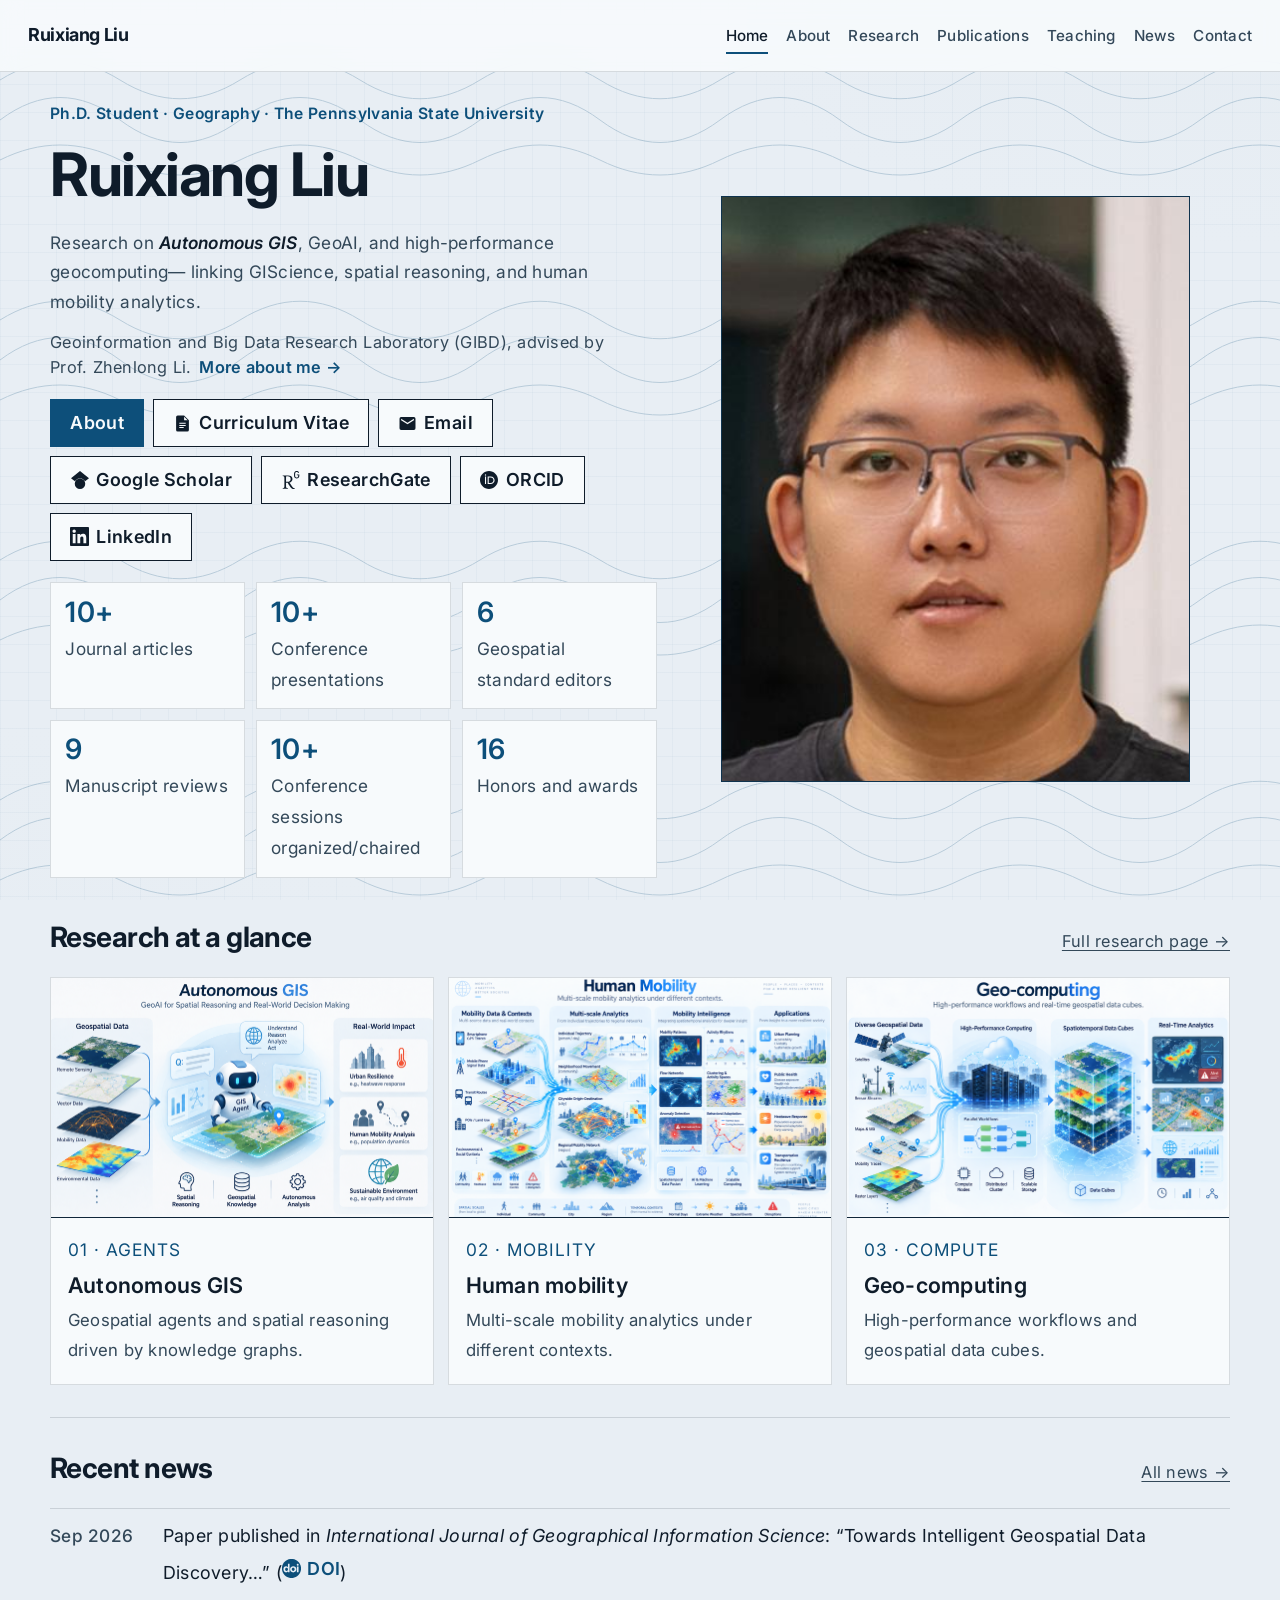
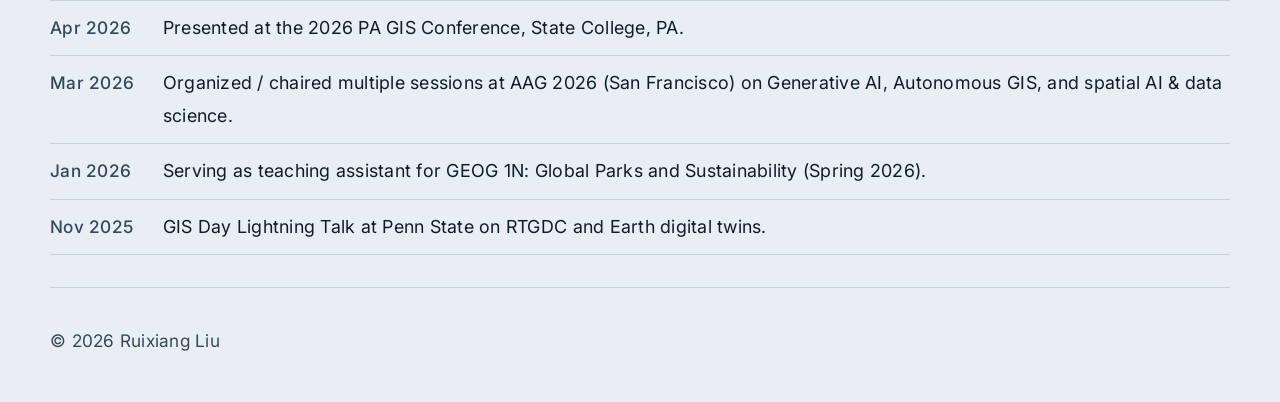
==== commit 735e71b9: "Update research themes, CV asset, and local write tooling. Refresh Research with six theme images, s" ====
--- a/index.html
+++ b/index.html
@@ -8,11 +8,12 @@
   <link rel="preconnect" href="https://fonts.gstatic.com" crossorigin="">
   <link href="https://fonts.googleapis.com/css2?family=Inter:ital,opsz,wght@0,14..32,400;0,14..32,500;0,14..32,600;0,14..32,700;1,14..32,400;1,14..32,500&amp;display=swap" rel="stylesheet">
   <link rel="stylesheet" href="css/styles.css">
+  <link rel="icon" href="assets/favicon.svg" type="image/svg+xml">
 </head>
-<body data-page="home">
+<body data-page="home" class="">
   <div class="atmosphere" aria-hidden="true"></div>
 
-  <header class="site-header">
+  <header class="site-header is-scrolled">
     <a class="logo" href="index.html">Ruixiang Liu</a>
     <nav class="nav" aria-label="Primary">
       <a class="is-active" href="index.html">Home</a>
@@ -28,13 +29,13 @@
     </button>
   </header>
 
-  <main>
+  <main class="">
     <section class="hero">
       <div class="hero-copy">
         <p class="hero-role">Ph.D. Student · Geography · The Pennsylvania State University</p>
         <h1 class="hero-name">Ruixiang Liu</h1>
         <p class="hero-lede">
-          Research on <em>Autonomous GIS</em>, GeoAI, and high-performance geocomputing—linking GIScience, spatial reasoning, and human mobility analytics.
+          Research on <em>Autonomous GIS</em>, GeoAI, and high-performance geocomputing— linking GIScience, spatial reasoning, and human mobility analytics.
         </p>
         <p class="hero-affiliation">
           Geoinformation and Big Data Research Laboratory (GIBD), advised by Prof. Zhenlong Li.
@@ -42,7 +43,7 @@
         </p>
         <div class="hero-actions">
           <a class="btn btn-primary" href="about.html">About</a>
-          <a class="btn btn-ghost" href="assets/cv.pdf">Curriculum Vitae</a>
+          <a class="btn btn-ghost" href="assets/Ruixiang_CV.pdf">Curriculum Vitae</a>
           <a class="btn btn-ghost" href="mailto:ruixiangliu@psu.edu">Email</a>
           <a class="btn btn-ghost" href="https://scholar.google.com/citations?user=6Z0lrPoAAAAJ&amp;hl=en" target="_blank" rel="noopener">Google Scholar</a>
           <a class="btn btn-ghost" href="https://www.researchgate.net/profile/Ruixiang-Liu-2" target="_blank" rel="noopener">ResearchGate</a>
@@ -147,18 +148,15 @@
             Organized / chaired multiple sessions at AAG 2026 (San Francisco) on Generative AI,
             Autonomous GIS, and spatial AI &amp; data science.
           </p>
-        </li>
-        <li class="reveal is-visible">
+        </li><li class="reveal is-visible">
           <time datetime="2026-01">Jan 2026</time>
           <p>
             Serving as teaching assistant for GEOG 1N: Global Parks and Sustainability (Spring 2026).
           </p>
-        </li>
-        <li class="reveal is-visible">
+        </li><li class="reveal is-visible">
           <time datetime="2025-11">Nov 2025</time>
           <p>GIS Day Lightning Talk at Penn State on RTGDC and Earth digital twins.</p>
-        </li>
-      </ul>
+        </li></ul>
     </section>
 
   </main>
@@ -168,5 +166,6 @@
   </footer>
 
   <script src="js/main.js"></script>
+  <script src="js/site-config.js"></script>
   <script src="js/editor.js"></script>
 </body></html>
--- a/css/styles.css
+++ b/css/styles.css
@@ -1120,6 +1120,49 @@
   font-size: 0.92rem;
 }
 
+.visitor-totals {
+  display: grid;
+  grid-template-columns: 1fr 1fr;
+  gap: 1px;
+  background: var(--line);
+  border-bottom: 1px solid var(--line);
+}
+
+.visitor-totals[hidden] {
+  display: none !important;
+}
+
+.visitor-totals .visit-stat {
+  display: grid;
+  gap: 0.3rem;
+  padding: 0.85rem 0.9rem;
+  background: #f7fafc;
+}
+
+.visitor-totals .visit-stat-label {
+  font-family: var(--font-mono);
+  font-size: 0.88rem;
+  font-weight: 500;
+  letter-spacing: 0.04em;
+  text-transform: uppercase;
+  color: var(--ink-muted);
+}
+
+.visitor-totals .visit-stat-value {
+  font-size: clamp(1.2rem, 2vw, 1.55rem);
+  font-weight: 700;
+  letter-spacing: -0.02em;
+  color: var(--accent);
+  line-height: 1.25;
+  word-break: break-word;
+}
+
+.visitor-totals .visit-stat-period {
+  font-size: 1.02rem;
+  font-weight: 600;
+  color: var(--ink);
+}
+
 .visitor-map-mount {
   min-height: 180px;
   padding: 0.75rem;
@@ -1135,6 +1178,22 @@
   max-width: 100%;
   height: auto !important;
   margin: 0 auto;
+  text-decoration: none !important;
+}
+
+/* Keep map interactive for marker previews; only the outbound link is neutralized in JS. */
+.visitor-map-mount #mapmyvisitors-widget {
+  cursor: default;
+}
+
+.visitor-map-mount .mapmyvisitors-visitors,
+.visitor-map-mount .mapmyvisitors-date {
+  position: absolute !important;
+  width: 1px !important;
+  height: 1px !important;
+  overflow: hidden !important;
+  clip: rect(0, 0, 0, 0);
+  white-space: nowrap;
 }
 
 .visitor-map-fallback {
@@ -1239,6 +1298,7 @@
 .contact-item[href*="researchgate.net"] .contact-label::before,
 .contact-item[href*="orcid.org"] .contact-label::before,
 .contact-item[href*="linkedin.com"] .contact-label::before,
+.contact-item[href*="github.com"] .contact-label::before,
 .contact-item[href^="mailto:"] .contact-label::before,
 .contact-item[href*="geog.psu.edu"] .contact-label::before,
 .contact-item[href*="giscience.psu.edu"] .contact-label::before,
@@ -1308,6 +1368,10 @@
   --link-icon: url("../assets/icons/linkedin.svg");
 }
 
+.contact-item[href*="github.com"] {
+  --link-icon: url("../assets/icons/github.svg");
+}
+
 .hero-actions a[href^="mailto:"],
 .contact-item[href^="mailto:"],
 .page-more a[href^="mailto:"],
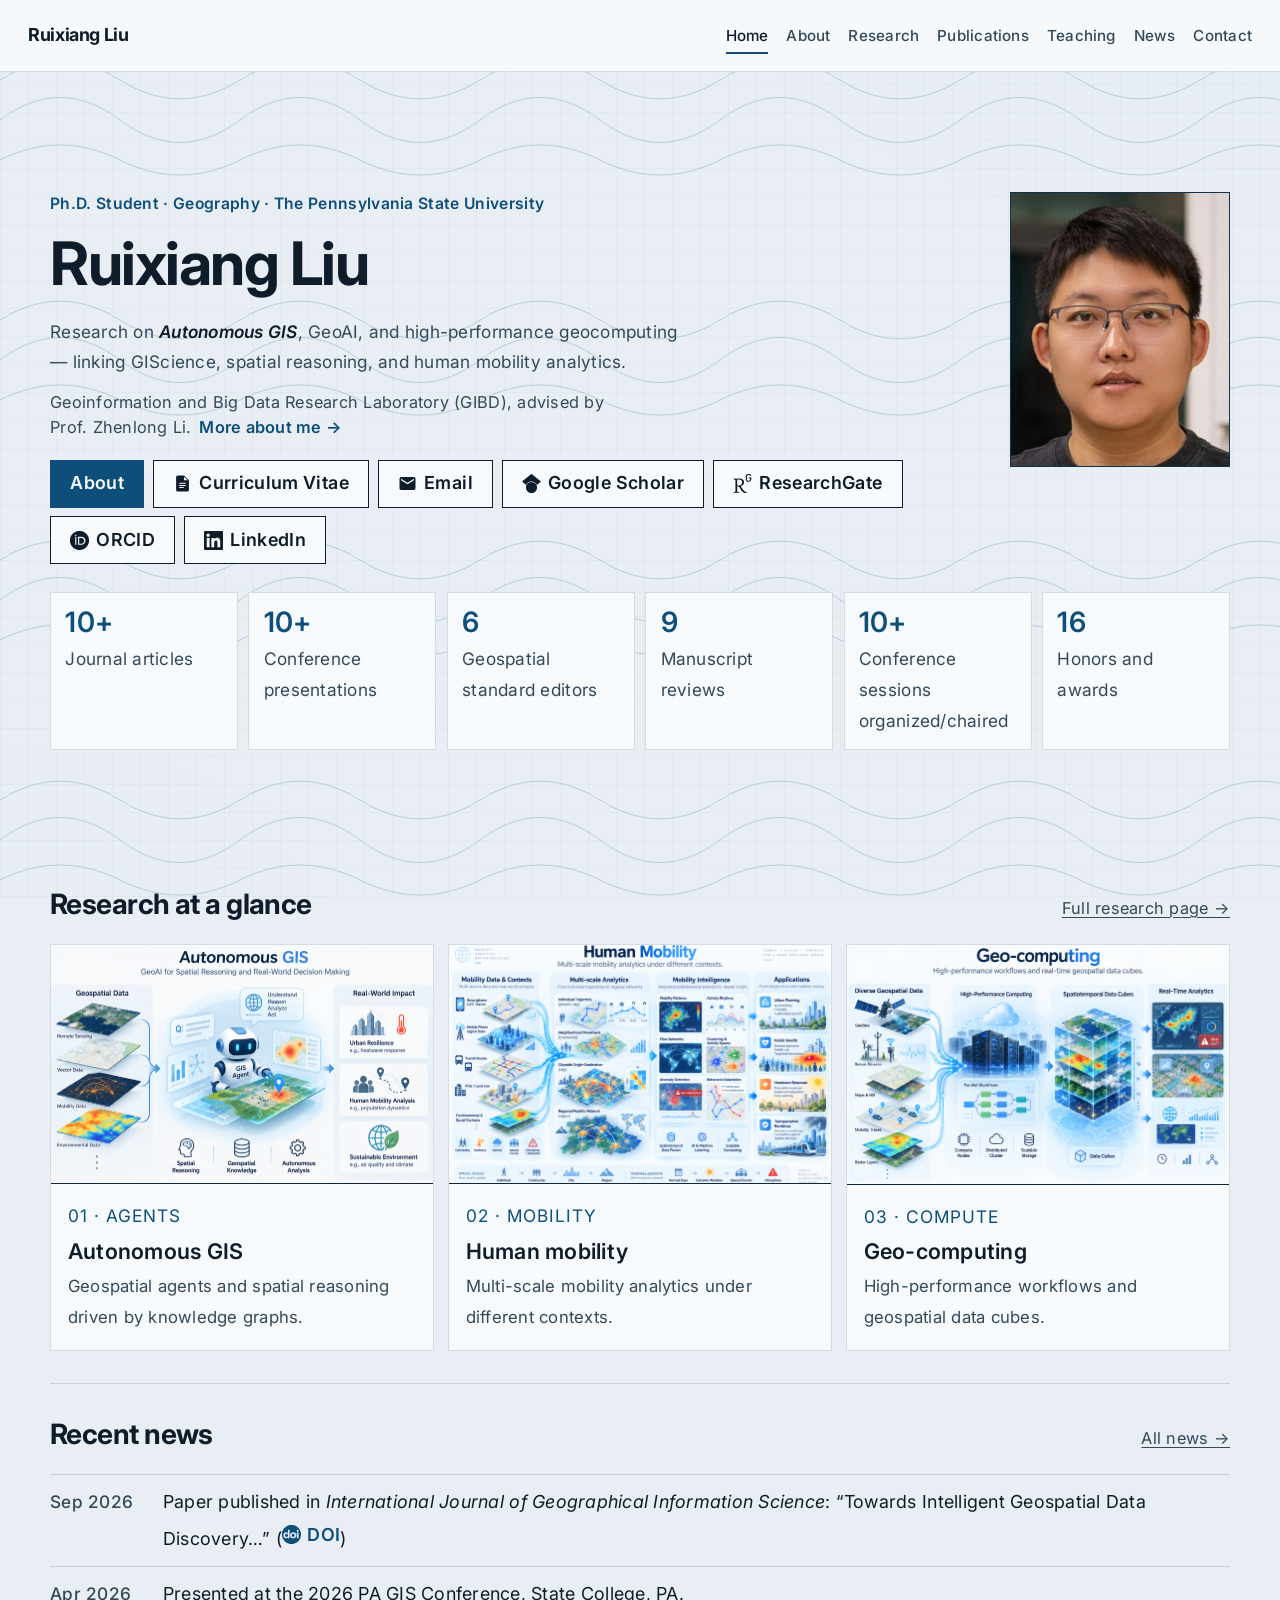
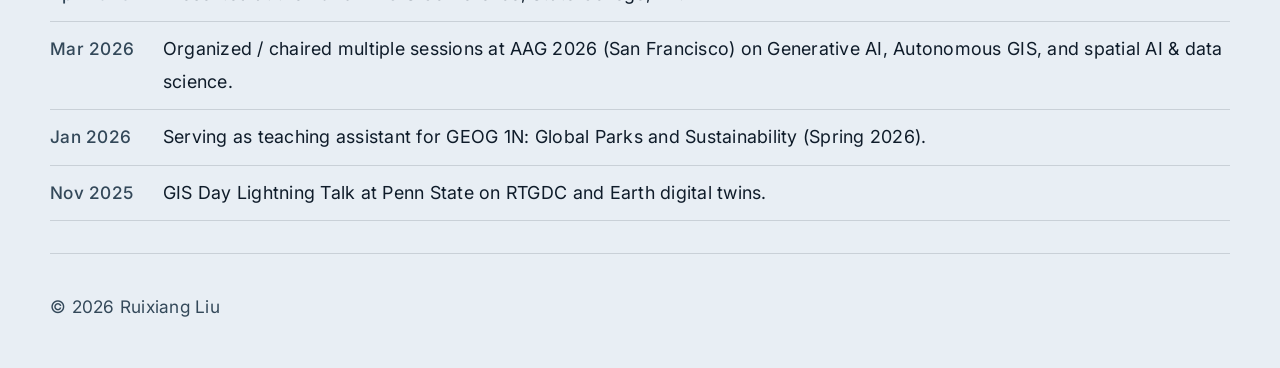
==== commit 268f2b11: "Refine Home hero layout with a smaller aligned portrait. Keep the photo beside the intro text and mo" ====
--- a/index.html
+++ b/index.html
@@ -31,57 +31,59 @@
 
   <main class="">
     <section class="hero">
-      <div class="hero-copy">
-        <p class="hero-role">Ph.D. Student · Geography · The Pennsylvania State University</p>
-        <h1 class="hero-name">Ruixiang Liu</h1>
-        <p class="hero-lede">
-          Research on <em>Autonomous GIS</em>, GeoAI, and high-performance geocomputing— linking GIScience, spatial reasoning, and human mobility analytics.
-        </p>
-        <p class="hero-affiliation">
-          Geoinformation and Big Data Research Laboratory (GIBD), advised by Prof. Zhenlong Li.
-          <a href="about.html">More about me →</a>
-        </p>
-        <div class="hero-actions">
-          <a class="btn btn-primary" href="about.html">About</a>
-          <a class="btn btn-ghost" href="assets/Ruixiang_CV.pdf">Curriculum Vitae</a>
-          <a class="btn btn-ghost" href="mailto:ruixiangliu@psu.edu">Email</a>
-          <a class="btn btn-ghost" href="https://scholar.google.com/citations?user=6Z0lrPoAAAAJ&amp;hl=en" target="_blank" rel="noopener">Google Scholar</a>
-          <a class="btn btn-ghost" href="https://www.researchgate.net/profile/Ruixiang-Liu-2" target="_blank" rel="noopener">ResearchGate</a>
-          <a class="btn btn-ghost" href="https://orcid.org/0009-0008-3469-5273" target="_blank" rel="noopener">ORCID</a>
-          <a class="btn btn-ghost" href="https://www.linkedin.com/in/ruixiang-liu/" target="_blank" rel="noopener">LinkedIn</a>
-        </div>
-        <div class="hero-stats">
-          <div class="hero-stat">
-            <strong>10+</strong>
-            <span>Journal articles</span>
-          </div>
-          <div class="hero-stat">
-            <strong>10+</strong>
-            <span>Conference presentations</span>
-          </div>
-          <div class="hero-stat">
-            <strong>6</strong>
-            <span>Geospatial standard editors</span>
-          </div>
-          <div class="hero-stat">
-            <strong>9</strong>
-            <span>Manuscript reviews</span>
-          </div>
-          <div class="hero-stat">
-            <strong>10+</strong>
-            <span>Conference sessions organized/chaired</span>
-          </div>
-          <div class="hero-stat">
-            <strong>16</strong>
-            <span>Honors and awards</span>
+      <div class="hero-intro">
+        <div class="hero-copy">
+          <p class="hero-role">Ph.D. Student · Geography · The Pennsylvania State University</p>
+          <h1 class="hero-name">Ruixiang Liu</h1>
+          <p class="hero-lede">
+            Research on <em>Autonomous GIS</em>, GeoAI, and high-performance geocomputing— linking GIScience, spatial reasoning, and human mobility analytics.
+          </p>
+          <p class="hero-affiliation">
+            Geoinformation and Big Data Research Laboratory (GIBD), advised by Prof. Zhenlong Li.
+            <a href="about.html">More about me →</a>
+          </p>
+          <div class="hero-actions">
+            <a class="btn btn-primary" href="about.html">About</a>
+            <a class="btn btn-ghost" href="assets/Ruixiang_CV.pdf">Curriculum Vitae</a>
+            <a class="btn btn-ghost" href="mailto:ruixiangliu@psu.edu">Email</a>
+            <a class="btn btn-ghost" href="https://scholar.google.com/citations?user=6Z0lrPoAAAAJ&amp;hl=en" target="_blank" rel="noopener">Google Scholar</a>
+            <a class="btn btn-ghost" href="https://www.researchgate.net/profile/Ruixiang-Liu-2" target="_blank" rel="noopener">ResearchGate</a>
+            <a class="btn btn-ghost" href="https://orcid.org/0009-0008-3469-5273" target="_blank" rel="noopener">ORCID</a>
+            <a class="btn btn-ghost" href="https://www.linkedin.com/in/ruixiang-liu/" target="_blank" rel="noopener">LinkedIn</a>
           </div>
         </div>
+        <figure class="hero-visual">
+          <a href="about.html" aria-label="About Ruixiang Liu">
+            <img src="assets/portrait.jpg" alt="Portrait of Ruixiang Liu" width="480" height="600">
+          </a>
+        </figure>
       </div>
-      <figure class="hero-visual">
-        <a href="about.html" aria-label="About Ruixiang Liu">
-          <img src="assets/portrait.jpg" alt="Portrait of Ruixiang Liu" width="480" height="600">
-        </a>
-      </figure>
+      <div class="hero-stats">
+        <div class="hero-stat">
+          <strong>10+</strong>
+          <span>Journal articles</span>
+        </div>
+        <div class="hero-stat">
+          <strong>10+</strong>
+          <span>Conference presentations</span>
+        </div>
+        <div class="hero-stat">
+          <strong>6</strong>
+          <span>Geospatial standard editors</span>
+        </div>
+        <div class="hero-stat">
+          <strong>9</strong>
+          <span>Manuscript reviews</span>
+        </div>
+        <div class="hero-stat">
+          <strong>10+</strong>
+          <span>Conference sessions organized/chaired</span>
+        </div>
+        <div class="hero-stat">
+          <strong>16</strong>
+          <span>Honors and awards</span>
+        </div>
+      </div>
     </section>
 
 
--- a/css/styles.css
+++ b/css/styles.css
@@ -195,12 +195,19 @@
 }
 
 .hero {
-  display: grid;
-  grid-template-columns: 1.05fr 0.95fr;
-  gap: 1.5rem;
-  align-items: center;
+  display: flex;
+  flex-direction: column;
+  justify-content: center;
+  gap: 1.75rem;
   min-height: calc(100svh - var(--header-h) - 2rem);
-  padding: 1.75rem 0 1.5rem;
+  padding: 1.75rem 0 1.75rem;
+}
+
+.hero-intro {
+  display: grid;
+  grid-template-columns: minmax(0, 1fr) 13.75rem;
+  gap: 1.75rem 2.25rem;
+  align-items: start;
 }
 
 .hero-wide {
@@ -280,6 +287,8 @@
 
 .hero-visual {
   position: relative;
+  width: 13.75rem;
+  margin: 0.15rem 0 0;
   border: 1px solid rgba(13, 79, 122, 0.28);
   background: var(--panel-dark);
   overflow: hidden;
@@ -365,9 +374,9 @@
 
 .hero-stats {
   display: grid;
-  grid-template-columns: repeat(3, 1fr);
+  grid-template-columns: repeat(6, minmax(0, 1fr));
   gap: 0.65rem;
-  margin-top: 1.35rem;
+  margin-top: 0;
 }
 
 .hero-stat {
@@ -1730,11 +1739,15 @@
 .hero-lede { animation-delay: 0.16s; }
 .hero-affiliation { animation-delay: 0.2s; }
 .hero-actions { animation-delay: 0.24s; }
-.hero-stats { animation-delay: 0.3s; }
+.hero-stats { opacity: 0; animation: rise 0.7s var(--ease) 0.3s forwards; }
 .hero-visual { opacity: 0; animation: rise 0.8s var(--ease) 0.18s forwards; }
 
 @media (max-width: 1100px) {
   .hero-wide .hero-stats {
+    grid-template-columns: repeat(3, minmax(0, 1fr));
+  }
+
+  .hero-stats {
     grid-template-columns: repeat(3, minmax(0, 1fr));
   }
 }
@@ -1754,12 +1767,32 @@
   .hero {
     min-height: auto;
     padding-top: 1.25rem;
+    gap: 1.35rem;
+  }
+
+  .hero-intro {
+    grid-template-columns: 1fr;
+    justify-items: center;
+    text-align: center;
+    gap: 1.15rem;
+  }
+
+  .hero-copy {
+    max-width: 40rem;
+  }
+
+  .hero-affiliation {
+    max-width: none;
+  }
+
+  .hero-actions {
+    justify-content: center;
   }
 
   .hero-visual {
     order: -1;
-    max-width: 17rem;
-    margin: 0 auto;
+    width: 11.5rem;
+    margin: 0;
   }
 
   .media-grid {
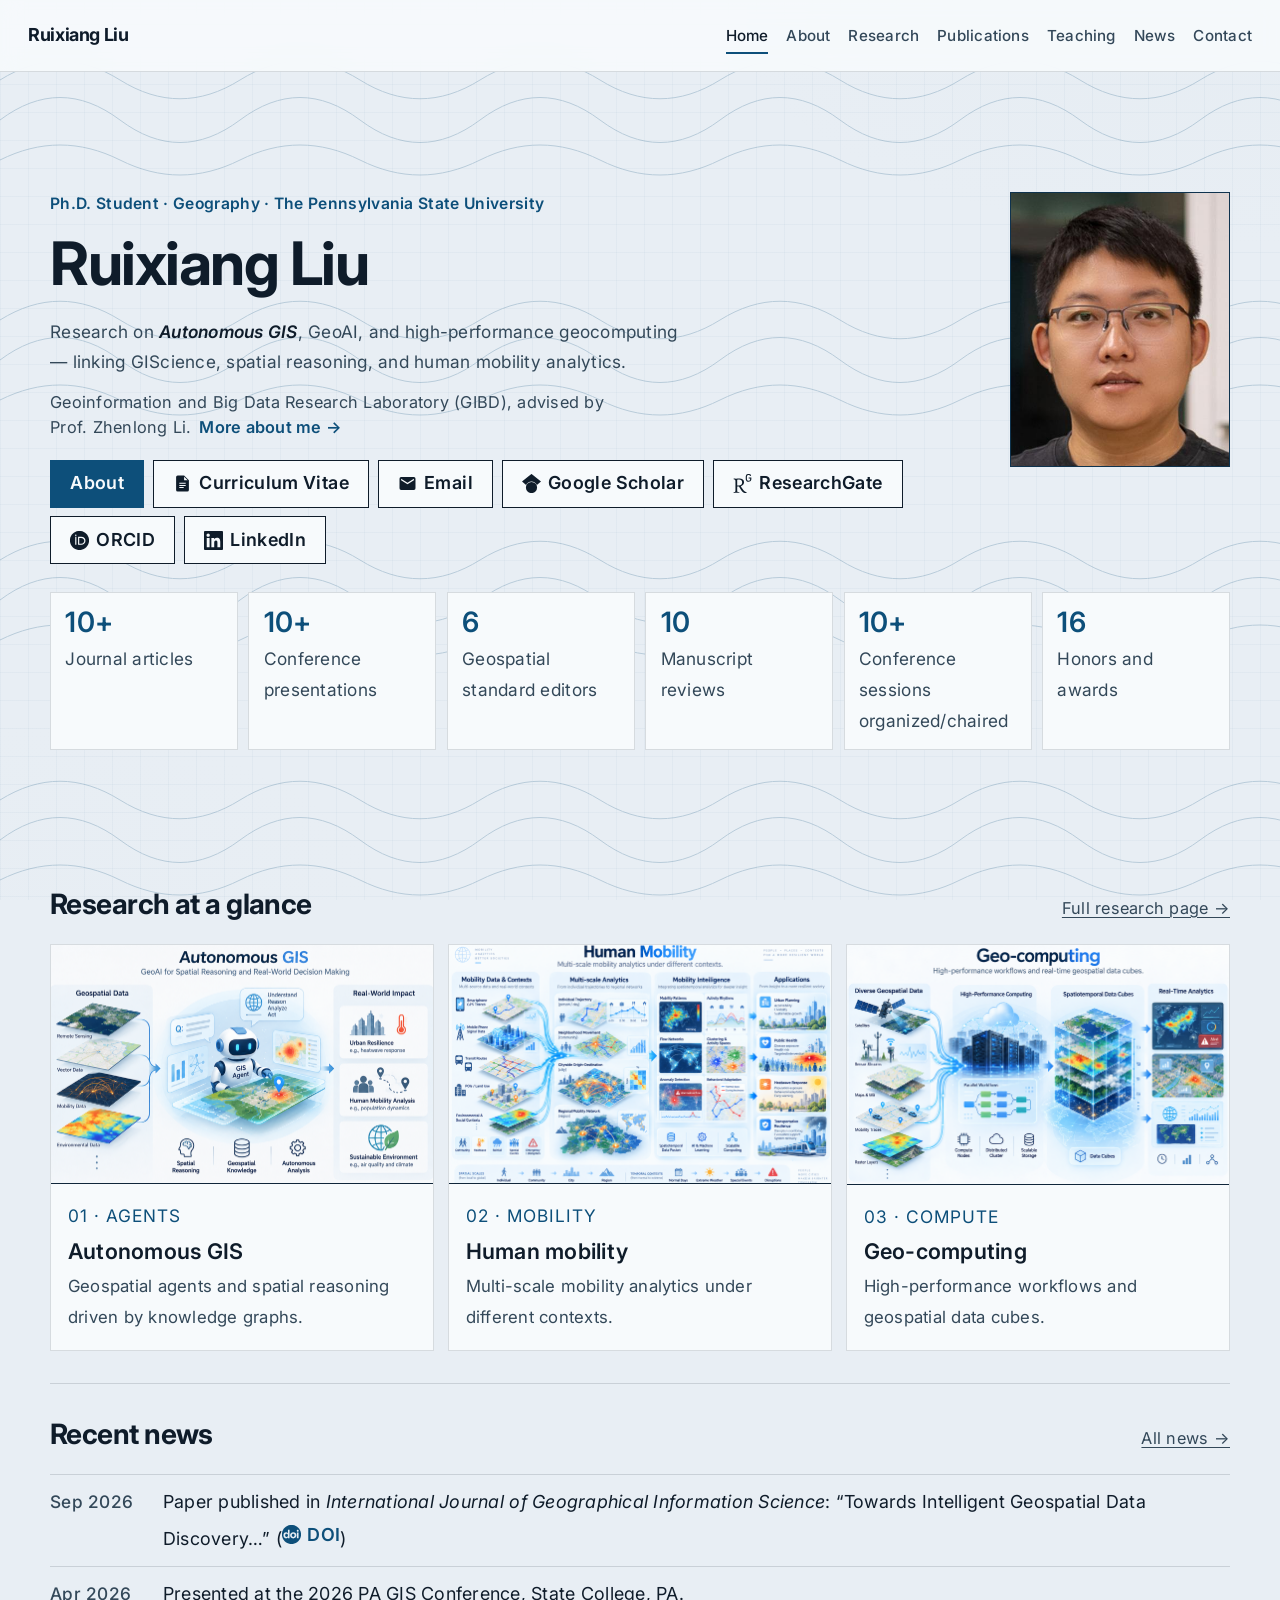
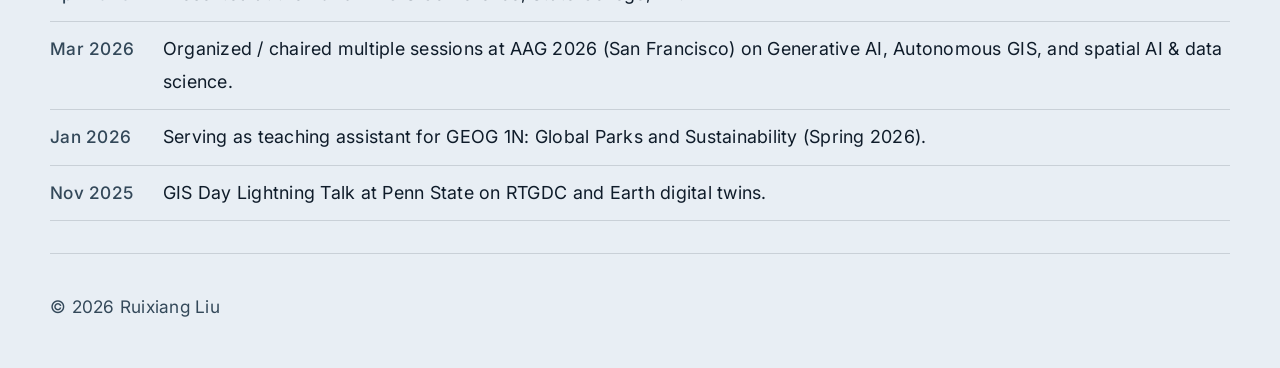
==== commit a2e910df: "Update index.html" ====
--- a/index.html
+++ b/index.html
@@ -72,7 +72,7 @@
           <span>Geospatial standard editors</span>
         </div>
         <div class="hero-stat">
-          <strong>9</strong>
+          <strong>10</strong>
           <span>Manuscript reviews</span>
         </div>
         <div class="hero-stat">
@@ -170,4 +170,4 @@
   <script src="js/main.js"></script>
   <script src="js/site-config.js"></script>
   <script src="js/editor.js"></script>
-</body></html>+</body></html>
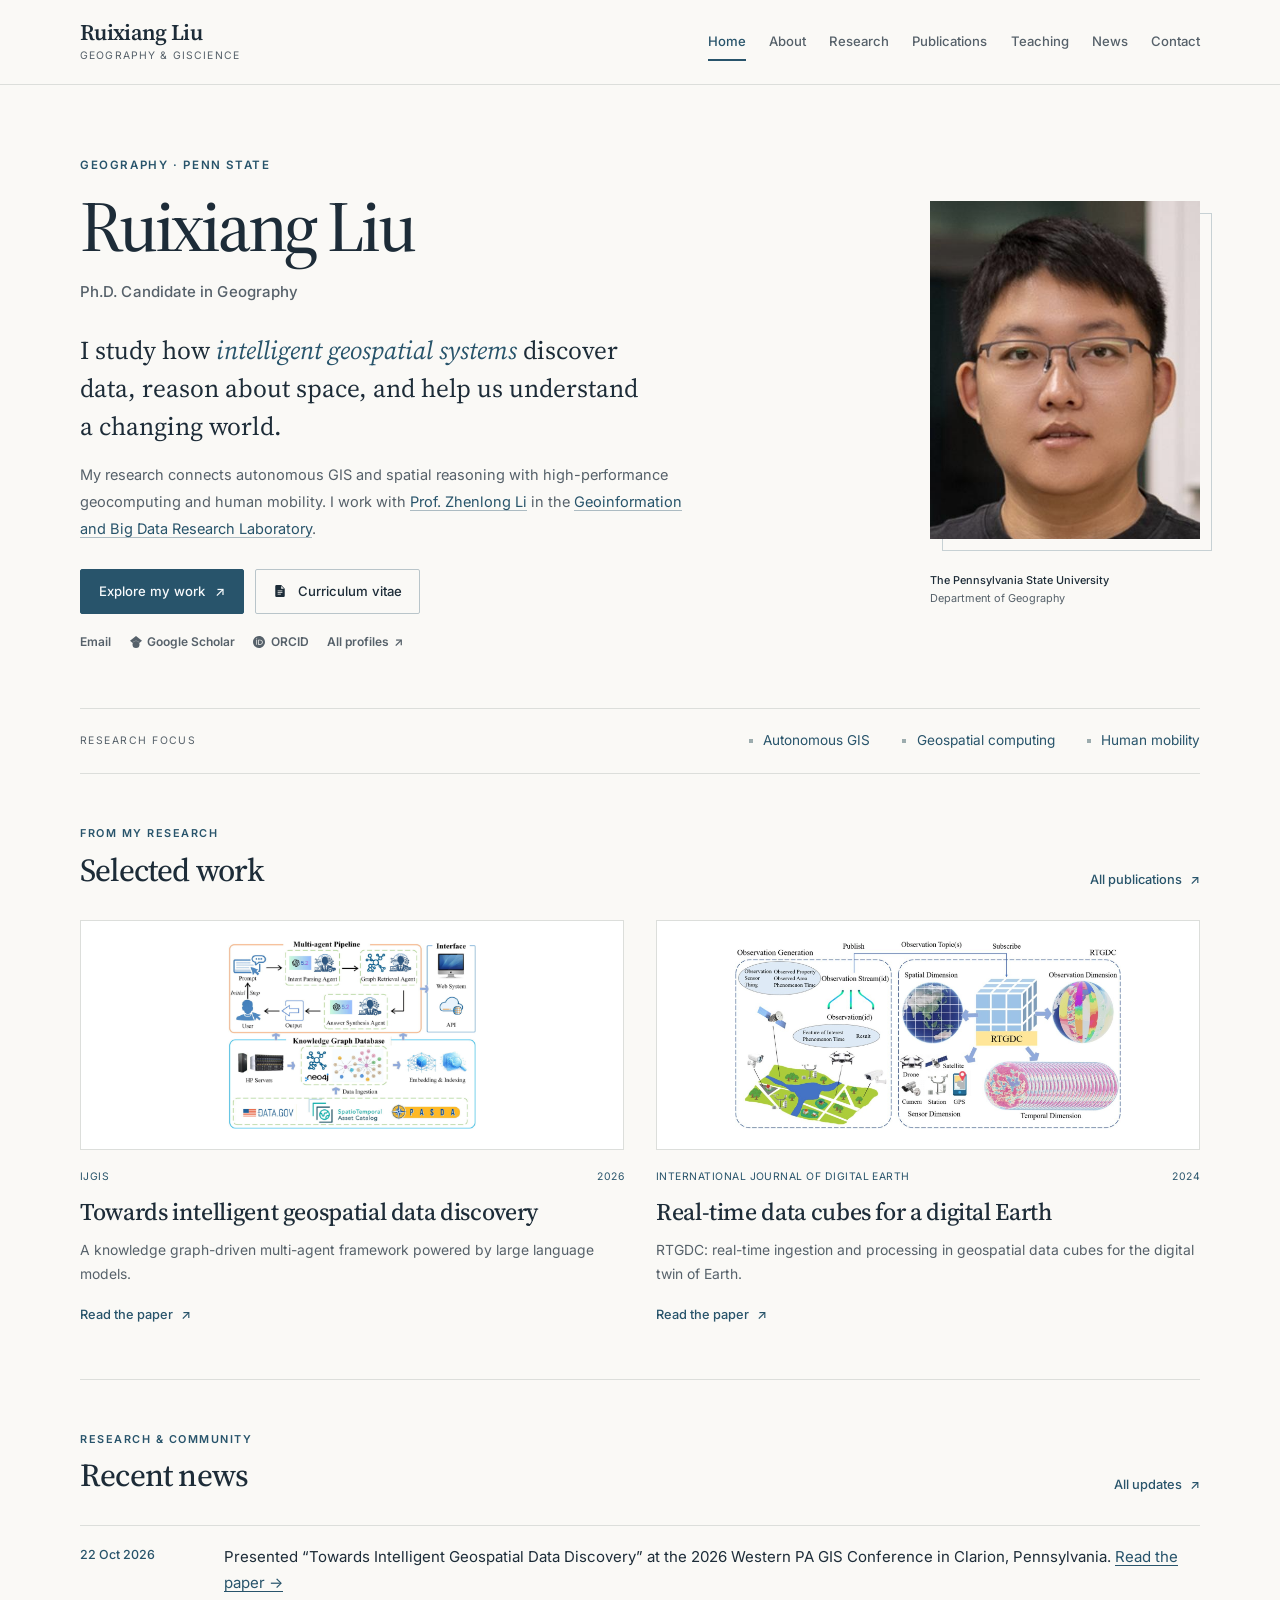
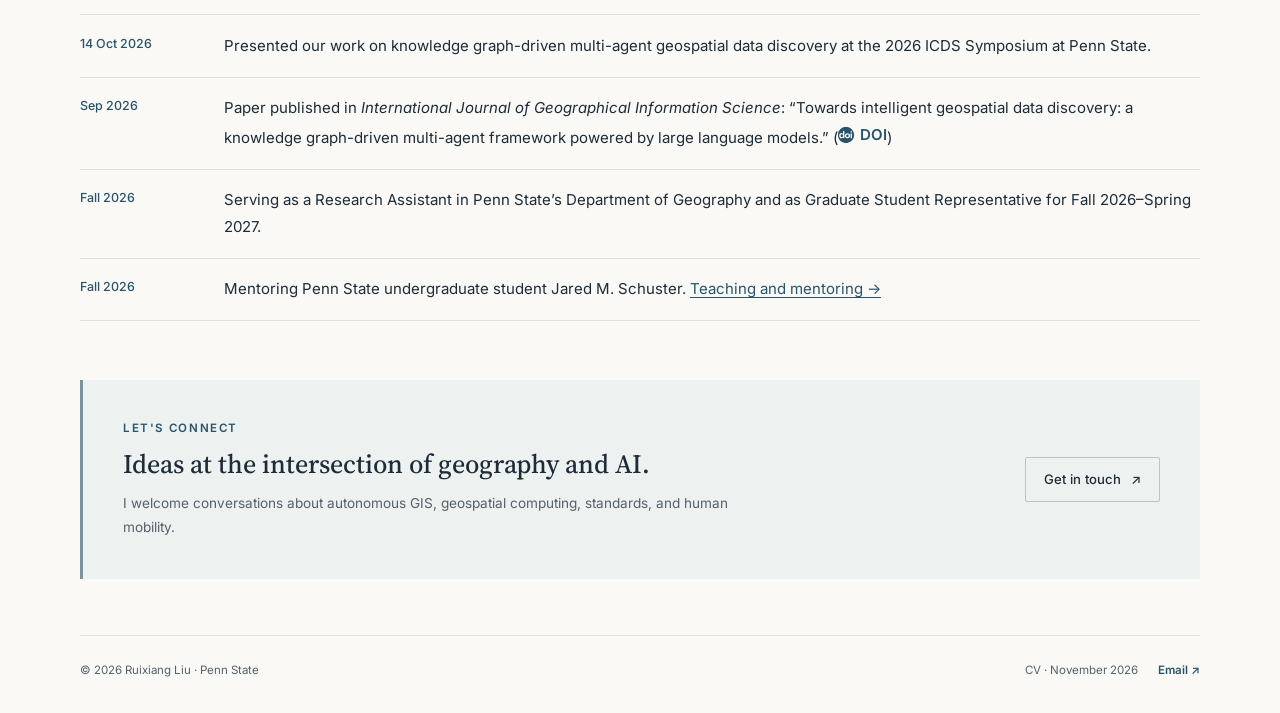
==== commit 096f670d: "Update academic website from November 2026 CV and add historical visitor map" ====
--- a/index.html
+++ b/index.html
@@ -1,22 +1,32 @@
 <!DOCTYPE html>
-<html lang="en"><head>
+<html lang="en">
+<head>
   <meta charset="UTF-8">
   <meta name="viewport" content="width=device-width, initial-scale=1">
-  <meta name="description" content="Ruixiang Liu — Ph.D. student in Geography at Penn State. Research in Autonomous GIS, GeoAI, high-performance geocomputing, and human mobility.">
-  <title>Ruixiang Liu · Ph.D. Student</title>
+  <meta name="description" content="Ruixiang Liu is a Ph.D. Candidate in Geography at Penn State, researching autonomous GIS, spatial reasoning, geospatial computing, and human mobility.">
+  <title>Ruixiang Liu · Geography &amp; GIScience</title>
   <link rel="preconnect" href="https://fonts.googleapis.com">
-  <link rel="preconnect" href="https://fonts.gstatic.com" crossorigin="">
-  <link href="https://fonts.googleapis.com/css2?family=Inter:ital,opsz,wght@0,14..32,400;0,14..32,500;0,14..32,600;0,14..32,700;1,14..32,400;1,14..32,500&amp;display=swap" rel="stylesheet">
-  <link rel="stylesheet" href="css/styles.css">
+  <link rel="preconnect" href="https://fonts.gstatic.com" crossorigin>
+  <link href="https://fonts.googleapis.com/css2?family=Inter:wght@400;500;600;700&amp;family=Source+Serif+4:ital,wght@0,400;0,500;0,600;1,400&amp;display=swap" rel="stylesheet">
+  <link rel="stylesheet" href="css/styles.css?v=20261111">
   <link rel="icon" href="assets/favicon.svg" type="image/svg+xml">
+  <link rel="canonical" href="https://ruixiang-liu.github.io/">
+  <meta name="theme-color" content="#faf9f6">
+  <meta property="og:type" content="website">
+  <meta property="og:title" content="Ruixiang Liu · Geography &amp; GIScience">
+  <meta property="og:description" content="Ruixiang Liu is a Ph.D. Candidate in Geography at Penn State, researching autonomous GIS, spatial reasoning, geospatial computing, and human mobility.">
+  <meta property="og:url" content="https://ruixiang-liu.github.io/">
+  <meta property="og:image" content="https://ruixiang-liu.github.io/assets/portrait.jpg">
+  <meta property="og:image:alt" content="Ruixiang Liu">
+  <script type="application/ld+json">{"@context": "https://schema.org", "@type": "Person", "name": "Ruixiang Liu", "url": "https://ruixiang-liu.github.io/", "image": "https://ruixiang-liu.github.io/assets/portrait.jpg", "jobTitle": "Ph.D. Candidate in Geography", "affiliation": {"@type": "CollegeOrUniversity", "name": "The Pennsylvania State University"}, "email": "ruixiangliu@psu.edu", "sameAs": ["https://scholar.google.com/citations?user=6Z0lrPoAAAAJ", "https://orcid.org/0009-0008-3469-5273", "https://github.com/ruixiang-liu"]}</script>
 </head>
-<body data-page="home" class="">
+<body data-page="home">
+  <a class="skip-link" href="#main-content">Skip to content</a>
   <div class="atmosphere" aria-hidden="true"></div>
-
-  <header class="site-header is-scrolled">
-    <a class="logo" href="index.html">Ruixiang Liu</a>
-    <nav class="nav" aria-label="Primary">
-      <a class="is-active" href="index.html">Home</a>
+  <header class="site-header">
+    <a class="logo" href="index.html">Ruixiang Liu<span class="logo-field">Geography &amp; GIScience</span></a>
+    <nav class="nav" id="primary-nav" aria-label="Primary">
+      <a class="is-active" aria-current="page" href="index.html">Home</a>
       <a href="about.html">About</a>
       <a href="research.html">Research</a>
       <a href="publications.html">Publications</a>
@@ -24,150 +34,95 @@
       <a href="news.html">News</a>
       <a href="contact.html">Contact</a>
     </nav>
-    <button class="nav-toggle" type="button" aria-label="Open menu" aria-expanded="false">
-      <span></span><span></span>
-    </button>
+    <button class="nav-toggle" type="button" aria-label="Open menu" aria-expanded="false" aria-controls="primary-nav"><span></span><span></span></button>
   </header>
-
-  <main class="">
-    <section class="hero">
+  <main id="main-content">
+    <section class="hero" aria-labelledby="intro-title">
       <div class="hero-intro">
         <div class="hero-copy">
-          <p class="hero-role">Ph.D. Student · Geography · The Pennsylvania State University</p>
-          <h1 class="hero-name">Ruixiang Liu</h1>
-          <p class="hero-lede">
-            Research on <em>Autonomous GIS</em>, GeoAI, and high-performance geocomputing— linking GIScience, spatial reasoning, and human mobility analytics.
-          </p>
-          <p class="hero-affiliation">
-            Geoinformation and Big Data Research Laboratory (GIBD), advised by Prof. Zhenlong Li.
-            <a href="about.html">More about me →</a>
-          </p>
+          <p class="hero-eyebrow">Geography · Penn State</p>
+          <h1 class="hero-name" id="intro-title">Ruixiang Liu</h1>
+          <p class="hero-role">Ph.D. Candidate in Geography</p>
+          <p class="hero-lede">I study how <em>intelligent geospatial systems</em> discover data, reason about space, and help us understand a changing world.</p>
+          <p class="hero-affiliation">My research connects autonomous GIS and spatial reasoning with high-performance geocomputing and human mobility. I work with <a href="https://www.geog.psu.edu/directory/zhenlong-li" target="_blank" rel="noopener">Prof. Zhenlong Li</a> in the <a href="https://giscience.psu.edu/" target="_blank" rel="noopener">Geoinformation and Big Data Research Laboratory</a>.</p>
           <div class="hero-actions">
-            <a class="btn btn-primary" href="about.html">About</a>
-            <a class="btn btn-ghost" href="assets/Ruixiang_CV.pdf">Curriculum Vitae</a>
-            <a class="btn btn-ghost" href="mailto:ruixiangliu@psu.edu">Email</a>
-            <a class="btn btn-ghost" href="https://scholar.google.com/citations?user=6Z0lrPoAAAAJ&amp;hl=en" target="_blank" rel="noopener">Google Scholar</a>
-            <a class="btn btn-ghost" href="https://www.researchgate.net/profile/Ruixiang-Liu-2" target="_blank" rel="noopener">ResearchGate</a>
-            <a class="btn btn-ghost" href="https://orcid.org/0009-0008-3469-5273" target="_blank" rel="noopener">ORCID</a>
-            <a class="btn btn-ghost" href="https://www.linkedin.com/in/ruixiang-liu/" target="_blank" rel="noopener">LinkedIn</a>
+            <a class="btn btn-primary" href="publications.html">Explore my work <span aria-hidden="true">↗</span></a>
+            <a class="btn btn-ghost" href="assets/Ruixiang_CV.pdf">Curriculum vitae</a>
+          </div>
+          <div class="profile-links" aria-label="Academic profiles">
+            <a href="mailto:ruixiangliu@psu.edu">Email</a>
+            <a href="https://scholar.google.com/citations?user=6Z0lrPoAAAAJ&amp;hl=en" target="_blank" rel="noopener">Google Scholar</a>
+            <a href="https://orcid.org/0009-0008-3469-5273" target="_blank" rel="noopener">ORCID</a>
+            <a href="contact.html">All profiles <span aria-hidden="true">↗</span></a>
           </div>
         </div>
         <figure class="hero-visual">
-          <a href="about.html" aria-label="About Ruixiang Liu">
-            <img src="assets/portrait.jpg" alt="Portrait of Ruixiang Liu" width="480" height="600">
-          </a>
+          <a href="about.html" aria-label="More about Ruixiang Liu"><img src="assets/portrait.jpg" alt="Ruixiang Liu" width="480" height="600" fetchpriority="high"></a>
+          <figcaption><span>The Pennsylvania State University</span><span>Department of Geography</span></figcaption>
         </figure>
       </div>
-      <div class="hero-stats">
-        <div class="hero-stat">
-          <strong>10+</strong>
-          <span>Journal articles</span>
-        </div>
-        <div class="hero-stat">
-          <strong>10+</strong>
-          <span>Conference presentations</span>
-        </div>
-        <div class="hero-stat">
-          <strong>6</strong>
-          <span>Geospatial standard editors</span>
-        </div>
-        <div class="hero-stat">
-          <strong>10</strong>
-          <span>Manuscript reviews</span>
-        </div>
-        <div class="hero-stat">
-          <strong>10+</strong>
-          <span>Conference sessions organized/chaired</span>
-        </div>
-        <div class="hero-stat">
-          <strong>16</strong>
-          <span>Honors and awards</span>
-        </div>
+      <div class="research-strip" aria-label="Research areas">
+        <span>Research focus</span>
+        <a href="research.html#autonomous-gis">Autonomous GIS</a>
+        <a href="research.html#geocomputing">Geospatial computing</a>
+        <a href="research.html#human-mobility">Human mobility</a>
       </div>
     </section>
-
-
-    <section class="section section-flush">
-      <div class="section-head reveal is-visible">
-        <h2>Research at a glance</h2>
-        <p><a href="research.html">Full research page →</a></p>
-      </div>
-      <div class="media-grid">
-        <a class="media-card reveal is-visible" href="research.html">
-          <figure>
-            <img src="assets/pics/Autonomous GIS.png" alt="" width="360" height="220">
-          </figure>
-          <div class="media-body">
-            <span class="media-kicker">01 · Agents</span>
-            <h3>Autonomous GIS</h3>
-            <p>Geospatial agents and spatial reasoning driven by knowledge graphs.</p>
-          </div>
-        </a>
-        <a class="media-card reveal is-visible" href="research.html" draggable="false">
-          <figure>
-            <img src="assets/pics/Human Mobility.png" alt="" width="360" height="220">
-          </figure>
-          <div class="media-body">
-            <span class="media-kicker">02 · Mobility</span>
-            <h3>Human mobility</h3>
-            <p>Multi-scale mobility analytics under different contexts.</p>
-          </div>
-        </a><a class="media-card reveal is-visible" href="research.html">
-          <figure>
-            <img src="assets/pics/HPGC.png" alt="" width="360" height="220">
-          </figure>
-          <div class="media-body">
-            <span class="media-kicker">03 · Compute</span>
-            <h3>Geo-computing</h3>
-            <p>High-performance workflows and&nbsp; geospatial data cubes.</p>
-          </div>
-        </a>
-        
+    <section class="section selected-work" aria-labelledby="selected-heading">
+      <div class="section-head"><div><p class="eyebrow">From my research</p><h2 id="selected-heading">Selected work</h2></div><a class="text-link" href="publications.html">All publications <span aria-hidden="true">↗</span></a></div>
+      <div class="selected-grid">
+        <article class="selected-paper">
+          <a class="paper-image" href="publications.html#intelligent-data-discovery"><img src="assets/pics/IGDD.jpg" alt="Framework for intelligent geospatial data discovery" width="640" height="360" loading="lazy"></a>
+          <div class="paper-copy"><p class="paper-meta">IJGIS <span>2026</span></p><h3><a href="publications.html#intelligent-data-discovery">Towards intelligent geospatial data discovery</a></h3><p>A knowledge graph-driven multi-agent framework powered by large language models.</p><a class="text-link" href="https://doi.org/10.1080/13658816.2026.2724505" target="_blank" rel="noopener">Read the paper <span aria-hidden="true">↗</span></a></div>
+        </article>
+        <article class="selected-paper">
+          <a class="paper-image" href="publications.html#rtgdc"><img src="assets/pics/RTGDC.jpg" alt="RTGDC real-time geospatial data cube architecture" width="640" height="360" loading="lazy"></a>
+          <div class="paper-copy"><p class="paper-meta">International Journal of Digital Earth <span>2024</span></p><h3><a href="publications.html#rtgdc">Real-time data cubes for a digital Earth</a></h3><p>RTGDC: real-time ingestion and processing in geospatial data cubes for the digital twin of Earth.</p><a class="text-link" href="https://doi.org/10.1080/17538947.2024.2365386" target="_blank" rel="noopener">Read the paper <span aria-hidden="true">↗</span></a></div>
+        </article>
       </div>
     </section>
-
-    <section class="section">
-      <div class="section-head reveal is-visible">
-        <h2>Recent news</h2>
-        <p><a href="news.html">All news →</a></p>
-      </div>
+    <section class="section home-updates" aria-labelledby="news-heading">
+      <div class="section-head"><div><p class="eyebrow">Research &amp; community</p><h2 id="news-heading">Recent news</h2></div><a class="text-link" href="news.html">All updates <span aria-hidden="true">↗</span></a></div>
       <ul class="news-list home-news-list">
+        <li class="reveal">
+          <time datetime="2026-10-22">22 Oct 2026</time>
+          <p>Presented “Towards Intelligent Geospatial Data Discovery” at the 2026 Western PA GIS
+            Conference in Clarion, Pennsylvania. <a href="publications.html#intelligent-data-discovery">Read the paper →</a></p>
+        </li>
+        <li class="reveal">
+          <time datetime="2026-10-14">14 Oct 2026</time>
+          <p>Presented our work on knowledge graph-driven multi-agent geospatial data discovery at
+            the 2026 ICDS Symposium at Penn State.</p>
+        </li>
         <li class="reveal is-visible">
           <time datetime="2026-09">Sep 2026</time>
           <p>
             Paper published in <em>International Journal of Geographical Information Science</em>:
-            “Towards Intelligent Geospatial Data Discovery…”
+            “Towards intelligent geospatial data discovery: a knowledge graph-driven multi-agent
+            framework powered by large language models.”
             (<a href="https://doi.org/10.1080/13658816.2026.2724505" target="_blank" rel="noopener">DOI</a>)
           </p>
         </li>
-        <li class="reveal is-visible">
-          <time datetime="2026-04">Apr 2026</time>
-          <p>Presented at the 2026 PA GIS Conference, State College, PA.</p>
+        <li class="reveal">
+          <time datetime="2026">Fall 2026</time>
+          <p>Serving as a Research Assistant in Penn State’s Department of Geography and as Graduate
+            Student Representative for Fall 2026–Spring 2027.</p>
         </li>
-        <li class="reveal is-visible">
-          <time datetime="2026-03">Mar 2026</time>
-          <p>
-            Organized / chaired multiple sessions at AAG 2026 (San Francisco) on Generative AI,
-            Autonomous GIS, and spatial AI &amp; data science.
-          </p>
-        </li><li class="reveal is-visible">
-          <time datetime="2026-01">Jan 2026</time>
-          <p>
-            Serving as teaching assistant for GEOG 1N: Global Parks and Sustainability (Spring 2026).
-          </p>
-        </li><li class="reveal is-visible">
-          <time datetime="2025-11">Nov 2025</time>
-          <p>GIS Day Lightning Talk at Penn State on RTGDC and Earth digital twins.</p>
-        </li></ul>
+        <li class="reveal">
+          <time datetime="2026">Fall 2026</time>
+          <p>Mentoring Penn State undergraduate student Jared M. Schuster.
+            <a href="teaching.html">Teaching and mentoring →</a></p>
+        </li>
+      </ul>
     </section>
-
+    <section class="collaboration-note" aria-labelledby="connect-heading"><div><p class="eyebrow">Let's connect</p><h2 id="connect-heading">Ideas at the intersection of geography and AI.</h2><p>I welcome conversations about autonomous GIS, geospatial computing, standards, and human mobility.</p></div><a class="btn btn-ghost" href="mailto:ruixiangliu@psu.edu">Get in touch <span aria-hidden="true">↗</span></a></section>
   </main>
-
   <footer class="site-footer">
-    <p>© <span id="year">2026</span> Ruixiang Liu</p>
+    <p>© <span id="year">2026</span> Ruixiang Liu · Penn State</p>
+    <div class="footer-links"><a href="assets/Ruixiang_CV.pdf">CV · November 2026</a><a href="mailto:ruixiangliu@psu.edu">Email ↗</a></div>
   </footer>
-
-  <script src="js/main.js"></script>
-  <script src="js/site-config.js"></script>
-  <script src="js/editor.js"></script>
-</body></html>
+  <script src="js/site-config.js?v=20261111"></script>
+  <script src="js/main.js?v=20261111"></script>
+  <script src="js/editor.js?v=20261111"></script>
+</body>
+</html>
--- a/css/styles.css
+++ b/css/styles.css
@@ -1129,106 +1129,10 @@
   font-size: 0.92rem;
 }
 
-.visitor-totals {
-  display: grid;
-  grid-template-columns: 1fr 1fr;
-  gap: 1px;
-  background: var(--line);
-  border-bottom: 1px solid var(--line);
-}
-
-.visitor-totals[hidden] {
-  display: none !important;
-}
-
-.visitor-totals .visit-stat {
-  display: grid;
-  gap: 0.3rem;
-  padding: 0.85rem 0.9rem;
-  background: #f7fafc;
-}
-
-.visitor-totals .visit-stat-label {
-  font-family: var(--font-mono);
-  font-size: 0.88rem;
-  font-weight: 500;
-  letter-spacing: 0.04em;
-  text-transform: uppercase;
-  color: var(--ink-muted);
-}
-
-.visitor-totals .visit-stat-value {
-  font-size: clamp(1.2rem, 2vw, 1.55rem);
-  font-weight: 700;
-  letter-spacing: -0.02em;
-  color: var(--accent);
-  line-height: 1.25;
-  word-break: break-word;
-}
-
-.visitor-totals .visit-stat-period {
-  font-size: 1.02rem;
-  font-weight: 600;
-  color: var(--ink);
-}
-
 .visitor-map-mount {
   min-height: 180px;
   padding: 0.75rem;
   background: #f7fafc;
-}
-
-.visitor-map-mount #mapmyvisitors-widget,
-.visitor-map-mount .mapmyvisitors-map-container,
-.visitor-map-mount a,
-.visitor-map-mount img {
-  display: block;
-  width: 100% !important;
-  max-width: 100%;
-  height: auto !important;
-  margin: 0 auto;
-  text-decoration: none !important;
-}
-
-/* Keep map interactive for marker previews; only the outbound link is neutralized in JS. */
-.visitor-map-mount #mapmyvisitors-widget {
-  cursor: default;
-}
-
-.visitor-map-mount .mapmyvisitors-visitors,
-.visitor-map-mount .mapmyvisitors-date {
-  position: absolute !important;
-  width: 1px !important;
-  height: 1px !important;
-  overflow: hidden !important;
-  clip: rect(0, 0, 0, 0);
-  white-space: nowrap;
-}
-
-.visitor-map-fallback {
-  display: grid;
-  gap: 0.65rem;
-  color: var(--ink-muted);
-  font-size: 1.02rem;
-  line-height: 1.55;
-}
-
-.visitor-map-fallback strong {
-  color: var(--ink);
-}
-
-.visitor-map-fallback ol {
-  margin: 0;
-  padding-left: 1.2rem;
-}
-
-.visitor-map-fallback li + li {
-  margin-top: 0.35rem;
-}
-
-.visitor-map-fallback code {
-  font-family: var(--font-mono);
-  font-size: 0.92em;
 }
 
 .teaching-grid {
@@ -1874,3 +1778,263 @@
     transition: none;
   }
 }
+
+/* Academic editorial layout — November 2026. */
+:root {
+  --bg: #faf9f6;
+  --bg-soft: #eeeee9;
+  --ink: #1d2c38;
+  --ink-muted: #56616a;
+  --line: #dcdedb;
+  --accent: #28546b;
+  --accent-2: #173c52;
+  --accent-soft: #e9eff1;
+  --panel: #fff;
+  --panel-dark: #1d3646;
+  --max: 1120px;
+  --header-h: 5.3rem;
+  --font-display: "Source Serif 4", Georgia, "Times New Roman", serif;
+  --font-body: "Inter", "Segoe UI", sans-serif;
+  --font-mono: "Inter", "Segoe UI", sans-serif;
+}
+html { scroll-padding-top: calc(var(--header-h) + 1.5rem); }
+body { font-size: 1rem; line-height: 1.75; letter-spacing: 0; }
+a { text-underline-offset: .2em; }
+a:focus-visible, button:focus-visible, input:focus-visible { outline: 2px solid var(--accent); outline-offset: 5px; }
+[hidden] { display: none !important; }
+.atmosphere { background: var(--bg); }
+.atmosphere::before, .atmosphere::after { display: none; }
+.site-header { padding: 0 max(1.5rem, calc((100vw - var(--max)) / 2)); background: rgba(250,249,246,.96); gap: 2rem; }
+.site-header.is-scrolled { box-shadow: 0 3px 14px #1d2c3806; }
+.logo { font-size: 1.4rem; line-height: 1.25; font-weight: 600; letter-spacing: -.03em; }
+.logo-field { display: block; font: 400 .65rem/1.8 var(--font-body); letter-spacing: .11em; text-transform: uppercase; color: var(--ink-muted); }
+.nav { flex-wrap: nowrap; gap: 1.45rem; }
+.nav a { font-size: .82rem; font-weight: 500; letter-spacing: 0; }
+.nav a::after { bottom: -.45rem; height: 2px; }
+.nav a.is-active { color: var(--accent); }
+.nav-toggle { min-height: 44px; min-width: 44px; }
+main, .site-footer { width: min(100% - 3rem, var(--max)); }
+.skip-link { position: fixed; left: 1rem; top: -6rem; z-index: 1200; padding: .7rem 1rem; background: var(--ink); color: white; }
+.skip-link:focus { top: .6rem; color: white; }
+.hero { min-height: 0; padding: 4.5rem 0 0; gap: 0; }
+.hero-intro { grid-template-columns: minmax(0, 1fr) 270px; align-items: center; gap: 4.5rem; padding-bottom: 3.5rem; }
+.hero-eyebrow, .eyebrow { font-family: var(--font-body); font-size: .72rem; line-height: 1.5; font-weight: 600; letter-spacing: .14em; text-transform: uppercase; color: var(--accent); }
+.hero-eyebrow { margin-bottom: .9rem; }
+.hero-name { font-size: clamp(3.2rem, 5.6vw, 4.8rem); font-weight: 500; letter-spacing: -.045em; line-height: 1.08; }
+.hero-role { margin: .85rem 0 0; font-size: .94rem; font-weight: 500; color: var(--ink-muted); letter-spacing: .005em; }
+.hero-lede { margin-top: 1.55rem; font-family: var(--font-display); font-size: clamp(1.3rem, 2vw, 1.6rem); color: var(--ink); line-height: 1.5; max-width: 36rem; }
+.hero-lede em { font-weight: 400; color: var(--accent); }
+.hero-affiliation { margin-top: 1rem; max-width: 38rem; font-size: .91rem; line-height: 1.85; }
+.hero-affiliation a { display: inline; margin: 0; font-weight: 400; text-decoration: underline; text-decoration-color: #acbbc2; }
+.hero-actions { margin-top: 1.65rem; gap: .7rem; }
+.btn { min-height: 2.8rem; padding: .5rem 1.1rem; font-size: .82rem; font-weight: 500; letter-spacing: 0; border-radius: 2px; gap: .65rem; }
+.btn-ghost { background: transparent; border-color: #b9c5ca; }
+.btn:hover { transform: translateY(-1px); }
+.profile-links { display: flex; flex-wrap: wrap; gap: .7rem 1.15rem; margin-top: 1.1rem; }
+.profile-links a { display: inline-flex; align-items: center; gap: .3rem; color: var(--ink-muted); font-size: .75rem; text-decoration: none; }
+.profile-links a:hover { color: var(--accent); text-decoration: underline; }
+.hero-visual { width: 100%; border: 0; overflow: visible; margin: 0; background: transparent; }
+.hero-visual a { position: relative; }
+.hero-visual a::before { content: ""; position: absolute; inset: 12px -12px -12px 12px; border: 1px solid #c7d1d4; z-index: -1; }
+.hero-visual img { aspect-ratio: 4 / 5; object-fit: cover; object-position: center top; filter: saturate(.85); }
+.hero-visual a:hover img { transform: none; }
+.hero-visual figcaption { margin-top: 1.5rem; padding-top: .6rem; font-size: .68rem; line-height: 1.65; color: var(--ink-muted); }
+.hero-visual figcaption span { display: block; }
+.hero-visual figcaption span:first-child { color: var(--ink); font-weight: 500; }
+.research-strip { display: flex; flex-wrap: wrap; align-items: center; gap: 1rem 2rem; padding: 1.25rem 0; border-top: 1px solid var(--line); }
+.research-strip > span { color: var(--ink-muted); text-transform: uppercase; font-size: .65rem; letter-spacing: .14em; margin-right: auto; }
+.research-strip a { text-decoration: none; font-size: .85rem; color: var(--accent); }
+.research-strip a::before { content: ""; display: inline-block; width: 4px; height: 4px; background: #9cacae; margin: 0 .65rem .15rem 0; }
+.section { padding: 3.2rem 0; }
+.section-flush { border: 0; padding-top: 2.5rem; }
+.section-head { margin-bottom: 1.8rem; align-items: end; }
+.section-head .eyebrow { font-size: .68rem; color: var(--accent); margin: 0 0 .4rem; }
+.section-head h2 { font-size: clamp(1.7rem, 2.8vw, 2rem); font-weight: 500; letter-spacing: -.025em; }
+.section-head p { font-size: .86rem; }
+.text-link { display: inline-flex; align-items: center; gap: .5rem; font-size: .8rem; color: var(--accent); font-weight: 500; text-decoration: none; }
+.text-link:hover { text-decoration: underline; }
+.selected-grid { display: grid; grid-template-columns: repeat(2, minmax(0,1fr)); gap: 2rem; }
+.selected-paper { min-width: 0; }
+.paper-image { display: flex; align-items: center; justify-content: center; padding: 1.25rem; height: 230px; background: #fff; border: 1px solid var(--line); overflow: hidden; }
+.paper-image img { width: 100%; height: 100%; object-fit: contain; transition: transform .3s; }
+.paper-image:hover img { transform: scale(1.025); }
+.paper-copy { padding-top: 1.15rem; }
+.paper-meta { display: flex; justify-content: space-between; gap: 1rem; color: var(--accent); font-size: .65rem; letter-spacing: .045em; text-transform: uppercase; margin: 0 0 .6rem; }
+.paper-copy h3 { margin: 0; font: 500 1.5rem/1.3 var(--font-display); letter-spacing: -.015em; }
+.paper-copy h3 a { text-decoration: none; }
+.paper-copy > p:not(.paper-meta) { font-size: .87rem; line-height: 1.75; color: var(--ink-muted); margin: .65rem 0 .8rem; }
+.home-updates .news-list li { padding: 1.1rem 0; }
+.news-list li { grid-template-columns: 7.5rem minmax(0,1fr); padding: 1.2rem 0; gap: 1.5rem; }
+.news-list time, .news-date { font-size: .78rem; color: var(--accent); }
+.news-list p { font-size: .94rem; }
+.news-list a { color: var(--accent); }
+.collaboration-note { display: flex; align-items: center; justify-content: space-between; gap: 2.5rem; padding: 2.5rem; margin: .5rem 0 3.5rem; background: #edf1f0; border-left: 3px solid #78949a; }
+.collaboration-note .eyebrow { margin: 0 0 .6rem; }
+.collaboration-note h2 { margin: 0; font: 500 1.65rem/1.3 var(--font-display); }
+.collaboration-note p:last-child { margin: .65rem 0 0; font-size: .85rem; max-width: 39rem; color: var(--ink-muted); }
+.collaboration-note .btn { flex-shrink: 0; }
+.page-hero { padding: 3.5rem 0 2.25rem; }
+.page-hero-copy h1 { font-size: clamp(2.6rem, 5vw, 3.6rem); font-weight: 500; }
+.page-lede { font-size: 1rem; max-width: 44rem; }
+.page-more a { font-size: .86rem; font-weight: 500; }
+.about-grid { grid-template-columns: 260px minmax(0,1fr); gap: 3.5rem; }
+.about-copy p, .meta-list dd, .office-block { font-size: .96rem; }
+.meta-list { margin-top: 1.6rem; padding-top: 1.2rem; }
+.meta-list dt { font-size: .67rem; letter-spacing: .08em; }
+.meta-list div { grid-template-columns: 6.5rem minmax(0,1fr); }
+.about-photo { border: 0; }
+.theme-list { gap: 0; }
+.theme-item { grid-template-columns: minmax(0,.85fr) minmax(0,1.15fr); border: 0; border-bottom: 1px solid var(--line); background: transparent; padding: 2rem 0; gap: 2.5rem; align-items: center; }
+.theme-item:first-child { padding-top: 0; }
+.theme-item figure { background: #fff; border: 1px solid var(--line); }
+.theme-item img { aspect-ratio: 16/10; height: auto; object-fit: contain; }
+.theme-item .theme-index { font-size: .67rem; font-weight: 500; letter-spacing: .1em; }
+.theme-item h3 { font-size: 1.75rem; line-height: 1.3; font-weight: 500; }
+.theme-item p { font-size: .91rem; line-height: 1.8; }
+.theme-item .page-more { margin-top: .7rem; }
+.section-nav { display: flex; flex-wrap: wrap; gap: .75rem 1.6rem; margin: 1.6rem 0 0; }
+.section-nav a { font-size: .82rem; font-weight: 500; color: var(--accent); text-decoration: none; }
+.section-nav a:hover { text-decoration: underline; }
+.pub { grid-template-columns: 4.1rem minmax(0,1fr); gap: 1.25rem; padding: 1.5rem 0; }
+.pub-year { font-size: .8rem; }
+.pub-body h3 { font: 500 1.35rem/1.4 var(--font-display); letter-spacing: -.01em; }
+.pub-authors, .pub-venue { font-size: .88rem; line-height: 1.7; }
+.pub-authors strong { color: var(--ink); font-weight: 600; }
+.pub-links { gap: 1rem; margin-top: .7rem; }
+.pub-links a { font-size: .7rem; letter-spacing: .03em; }
+.pub-status { display: inline-block; padding: .18rem .55rem; margin-top: .4rem; font: 500 .68rem/1.6 var(--font-body); color: #66512a; background: #f1ecdf; border: 1px solid #e0d8c4; }
+.featured-pubs { gap: 1.75rem; }
+.featured-pub { background: transparent; border: 0; }
+.featured-pub figure { background: white; padding: 1rem; border: 1px solid var(--line); }
+.featured-pub img { object-fit: contain; }
+.featured-pub .featured-body { padding: 1rem 0; }
+.featured-pub h3 { font-size: 1.45rem; font-weight: 500; }
+.featured-pub p { font-size: .88rem; }
+.featured-pub .media-kicker { font-size: .65rem; }
+.edu-list li { padding: 1.3rem 0; }
+.edu-list h3 { font-size: 1.35rem; font-weight: 500; }
+.edu-list p, .award-list p, .plain-list li { font-size: .92rem; }
+.edu-list span, .award-list span { font-size: .79rem; }
+.award-list li, .plain-list li { padding: 1rem 0; }
+.tag-list li { padding: .35rem .7rem; font-size: .8rem; background: transparent; }
+.contact-layout { grid-template-columns: 1.1fr .9fr; gap: 2rem; }
+.contact-row-wide { grid-template-columns: repeat(2,minmax(0,1fr)); }
+.contact-item { padding: 1.1rem; background: var(--bg); }
+.contact-label { font-size: .65rem; }
+.contact-value { font-size: .83rem; font-weight: 500; }
+.contact-office-head { margin-top: 2rem; }
+.map-panel { gap: 1.5rem; }
+.map-meta, .visitor-map-head { letter-spacing: 0 !important; }
+.office-map .map-meta, .visitor-map-head { background: #edf1f0; color: var(--ink-muted); font-size: .7rem; }
+.visitor-map-head h2 { color: var(--ink); font-size: .85rem; }
+.visitor-map-head p { font-size: .7rem; color: var(--ink-muted); }
+.site-footer { justify-content: space-between; padding: 1.5rem 0 2rem; font-size: .72rem; }
+.site-footer p { margin: 0; }
+.site-footer .footer-links { display: flex; gap: 1.25rem; }
+.site-footer a { text-decoration: none; }
+.reveal, .hero-copy > *, .hero-stats, .hero-visual { opacity: 1; transform: none; animation: none; }
+@media (max-width: 1000px) {
+  .site-header { gap: 1rem; }
+  .nav { gap: 1rem; }
+  .hero-intro { grid-template-columns: minmax(0,1fr) 240px; gap: 2.5rem; }
+}
+@media (max-width: 900px) {
+  .hero-intro { text-align: left; justify-items: stretch; }
+  .hero-copy { max-width: none; }
+  .hero-visual { order: 0; width: 100%; }
+  .hero-actions { justify-content: flex-start; }
+  .about-grid { grid-template-columns: 210px minmax(0,1fr); gap: 2rem; }
+  .theme-item { gap: 1.5rem; }
+  .contact-layout { grid-template-columns: 1fr; }
+  .map-panel { grid-template-columns: repeat(2,minmax(0,1fr)); align-items: start; }
+}
+@media (max-width: 760px) {
+  :root { --header-h: 4.7rem; }
+  .nav-toggle { display: block; }
+  .nav { position: fixed; inset: var(--header-h) 0 auto; display: none; flex-direction: column; gap: 0; padding: .3rem 1.5rem 1rem; background: var(--bg); border-bottom: 1px solid var(--line); }
+  .nav.is-open { display: flex; }
+  .nav a { font-size: .95rem; padding: .65rem 0; border-bottom: 1px solid var(--line); }
+  .nav a::after { display: none; }
+  .hero { padding-top: 2.75rem; }
+  .hero-intro { grid-template-columns: minmax(0,1fr) 185px; gap: 1.75rem; }
+  .hero-name { font-size: 3.1rem; }
+  .hero-lede { font-size: 1.35rem; }
+  .hero-affiliation { font-size: .86rem; }
+  .research-strip { gap: .7rem 1.2rem; }
+  .research-strip > span { flex-basis: 100%; }
+  .selected-grid { gap: 1.3rem; }
+  .paper-image { height: 180px; padding: .75rem; }
+  .paper-copy h3 { font-size: 1.3rem; }
+  .paper-meta { font-size: .6rem; }
+  .about-grid { grid-template-columns: 1fr; }
+  .about-photo { width: 200px; }
+  .theme-item { grid-template-columns: 1fr; gap: 1.5rem; }
+  .theme-item figure { max-width: 500px; }
+  .pub { grid-template-columns: 1fr; gap: .5rem; }
+  .edu-list li { flex-direction: column; gap: .3rem; }
+  .collaboration-note { padding: 1.75rem; gap: 1.5rem; flex-direction: column; align-items: flex-start; }
+  .site-footer { flex-direction: row; align-items: center; flex-wrap: wrap; gap: 1rem; }
+}
+@media (max-width: 560px) {
+  main, .site-footer { width: calc(100% - 2.5rem); }
+  .site-header { padding-inline: 1.25rem; }
+  .hero { padding-top: 2rem; }
+  .hero-intro { grid-template-columns: 1fr; gap: 1.8rem; padding-bottom: 2rem; }
+  .hero-visual { width: 140px; order: -1; }
+  .hero-visual img { aspect-ratio: 1; object-position: center 30%; }
+  .hero-visual figcaption { display: none; }
+  .hero-name { font-size: 3.1rem; }
+  .hero-role { margin-top: .65rem; }
+  .hero-lede { margin-top: 1.2rem; }
+  .hero-affiliation { font-size: .9rem; }
+  .hero-actions { gap: .6rem; }
+  .profile-links { gap: .65rem 1rem; }
+  .research-strip { gap: .7rem 1rem; padding: 1.25rem 0; }
+  .research-strip a { font-size: .72rem; }
+  .research-strip a::before { margin-right: .4rem; }
+  .section { padding: 2.5rem 0; }
+  .section-head { gap: .7rem; }
+  .selected-grid, .featured-pubs { grid-template-columns: 1fr; gap: 2rem; }
+  .paper-image { height: 210px; }
+  .paper-meta { font-size: .65rem; }
+  .paper-copy h3 { font-size: 1.5rem; }
+  .news-list li { grid-template-columns: 1fr; gap: .35rem; }
+  .page-hero { padding: 2.5rem 0 1.75rem; }
+  .page-lede { font-size: .92rem; }
+  .section-nav { gap: .6rem 1.2rem; }
+  .map-panel { grid-template-columns: 1fr; }
+  .award-list li { grid-template-columns: 2.8rem minmax(0,1fr); }
+  .meta-list div { grid-template-columns: 1fr; gap: .1rem; }
+  .pub-body h3 { font-size: 1.3rem; }
+  .contact-value { overflow-wrap: anywhere; }
+}
+@media (prefers-reduced-motion: reduce) {
+  *, *::before, *::after { scroll-behavior: auto !important; animation: none !important; transition: none !important; }
+}
+@media print {
+  .site-header, .site-footer, .nav-toggle, .edit-toolbar, .map-panel, .skip-link { display: none !important; }
+  body { background: white; color: black; }
+  main { width: 100%; }
+  .page-hero, .section { padding: 1rem 0; }
+  .pub, .edu-list li, .news-list li { break-inside: avoid; }
+}
+/* Service panels follow the number of entries rather than leaving an empty column. */
+.teaching-grid { grid-template-columns: repeat(2, minmax(0, 1fr)); }
+.teaching-card { background: transparent; padding: 1.5rem; }
+.teaching-card h3 { font: 500 1.35rem/1.4 var(--font-display); }
+.teaching-card p { font-size: .9rem; }
+@media (max-width: 760px) { .teaching-grid { grid-template-columns: 1fr; } }
+
+.contact-row-wide .contact-item:last-child:nth-child(odd) { grid-column: 1 / -1; }
+
+.visitor-map-mount { padding: 1rem .75rem; min-height: 0; background: var(--bg); }
+.visitor-history-map { position: relative; width: 100%; aspect-ratio: 2 / 1; }
+.visitor-history-map > img { width: 100%; height: 100%; display: block; }
+.visitor-marker { position: absolute; display: grid; place-items: center; width: 26px; height: 26px; padding: 0; border: 0; border-radius: 50%; background: transparent; transform: translate(-50%, -50%); cursor: pointer; z-index: 1; }
+.visitor-marker::before { content: ""; width: var(--marker-size); height: var(--marker-size); border-radius: 50%; border: 1.5px solid #fff; background: #b46943; box-shadow: 0 0 0 2px #b4694322; }
+.visitor-marker:hover, .visitor-marker:focus-visible, .visitor-marker.is-selected { z-index: 3; }
+.visitor-marker-label { position: absolute; bottom: calc(100% + 3px); left: 50%; transform: translateX(-50%); width: max-content; max-width: 205px; padding: .45rem .65rem; background: var(--ink); color: white; border-radius: 2px; font: 400 .7rem/1.5 var(--font-body); text-align: left; opacity: 0; visibility: hidden; pointer-events: none; }
+.visitor-marker.label-right .visitor-marker-label { left: 0; transform: none; }
+.visitor-marker.label-left .visitor-marker-label { left: auto; right: 0; transform: none; }
+.visitor-marker:hover .visitor-marker-label, .visitor-marker:focus-visible .visitor-marker-label, .visitor-marker.is-selected .visitor-marker-label { opacity: 1; visibility: visible; }
+.visitor-map-mount .visitor-map-fallback { margin: .75rem 0 0; font-size: .8rem; }
